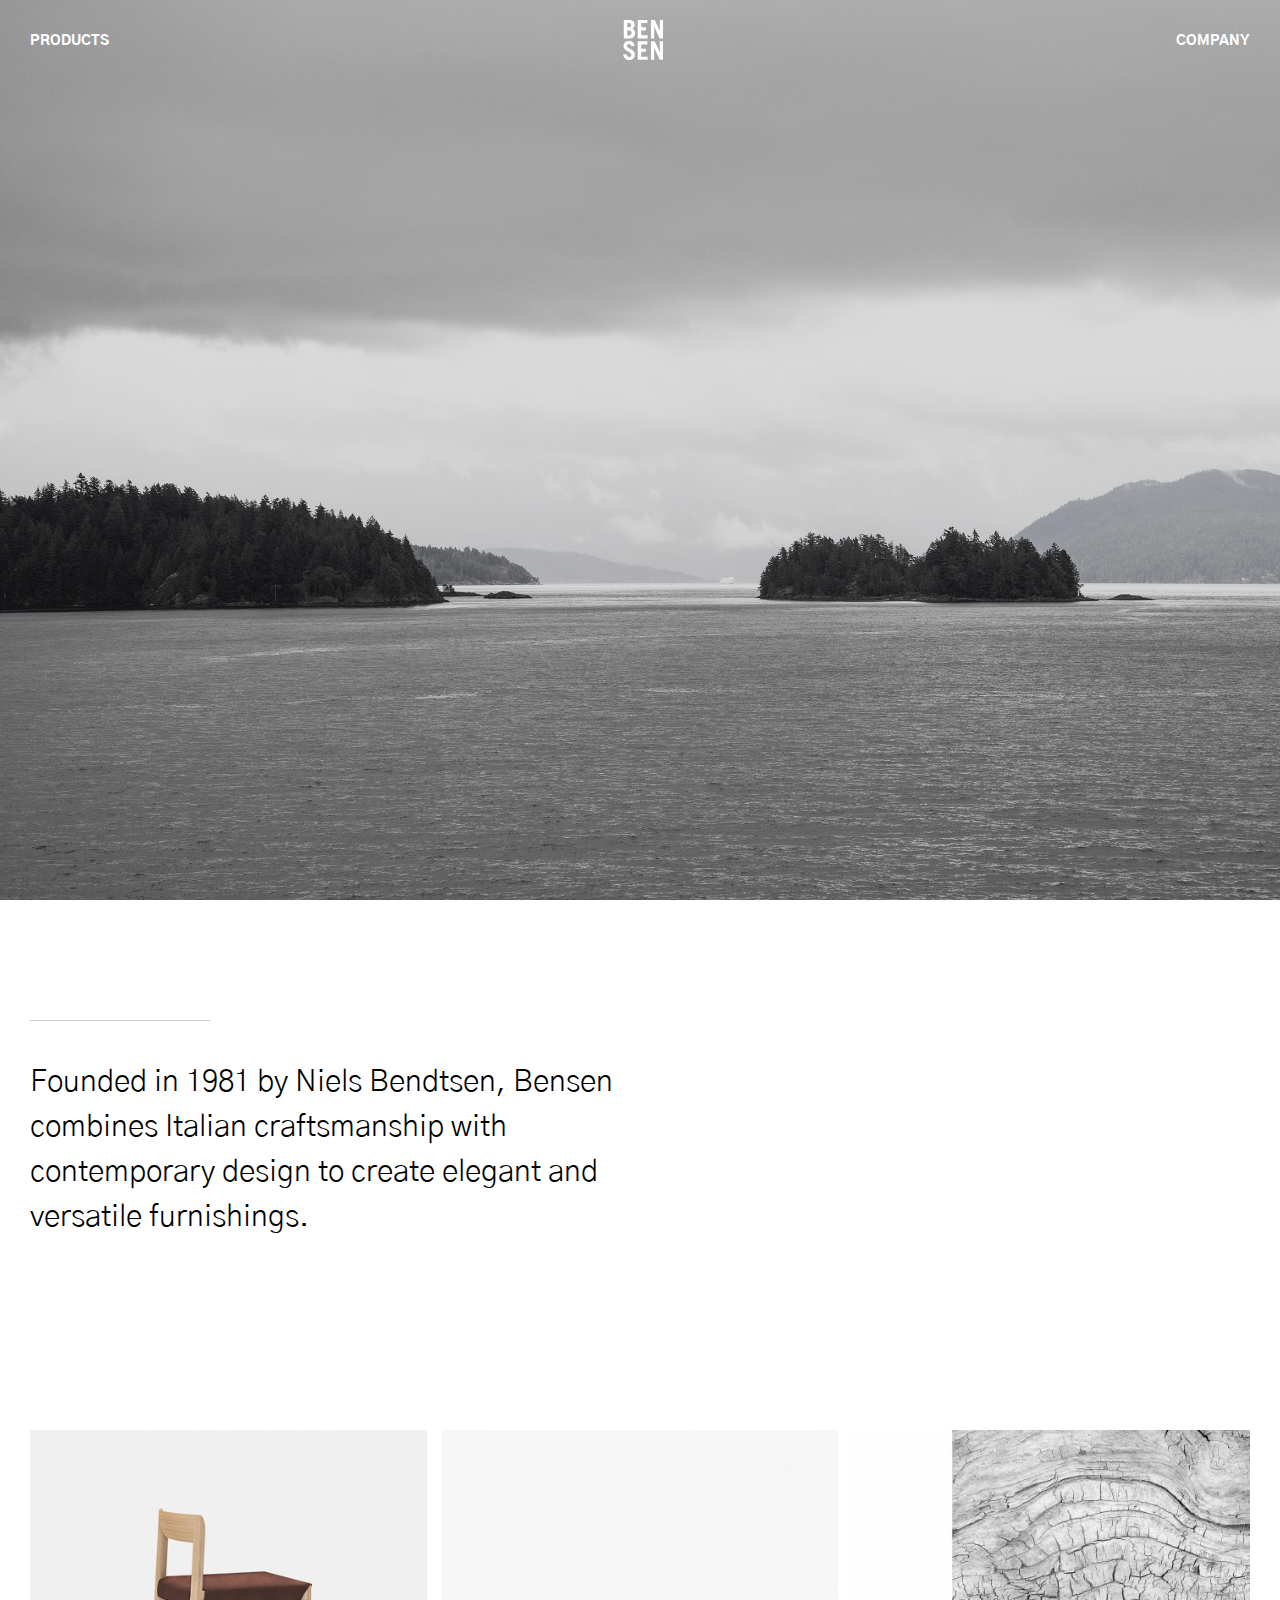
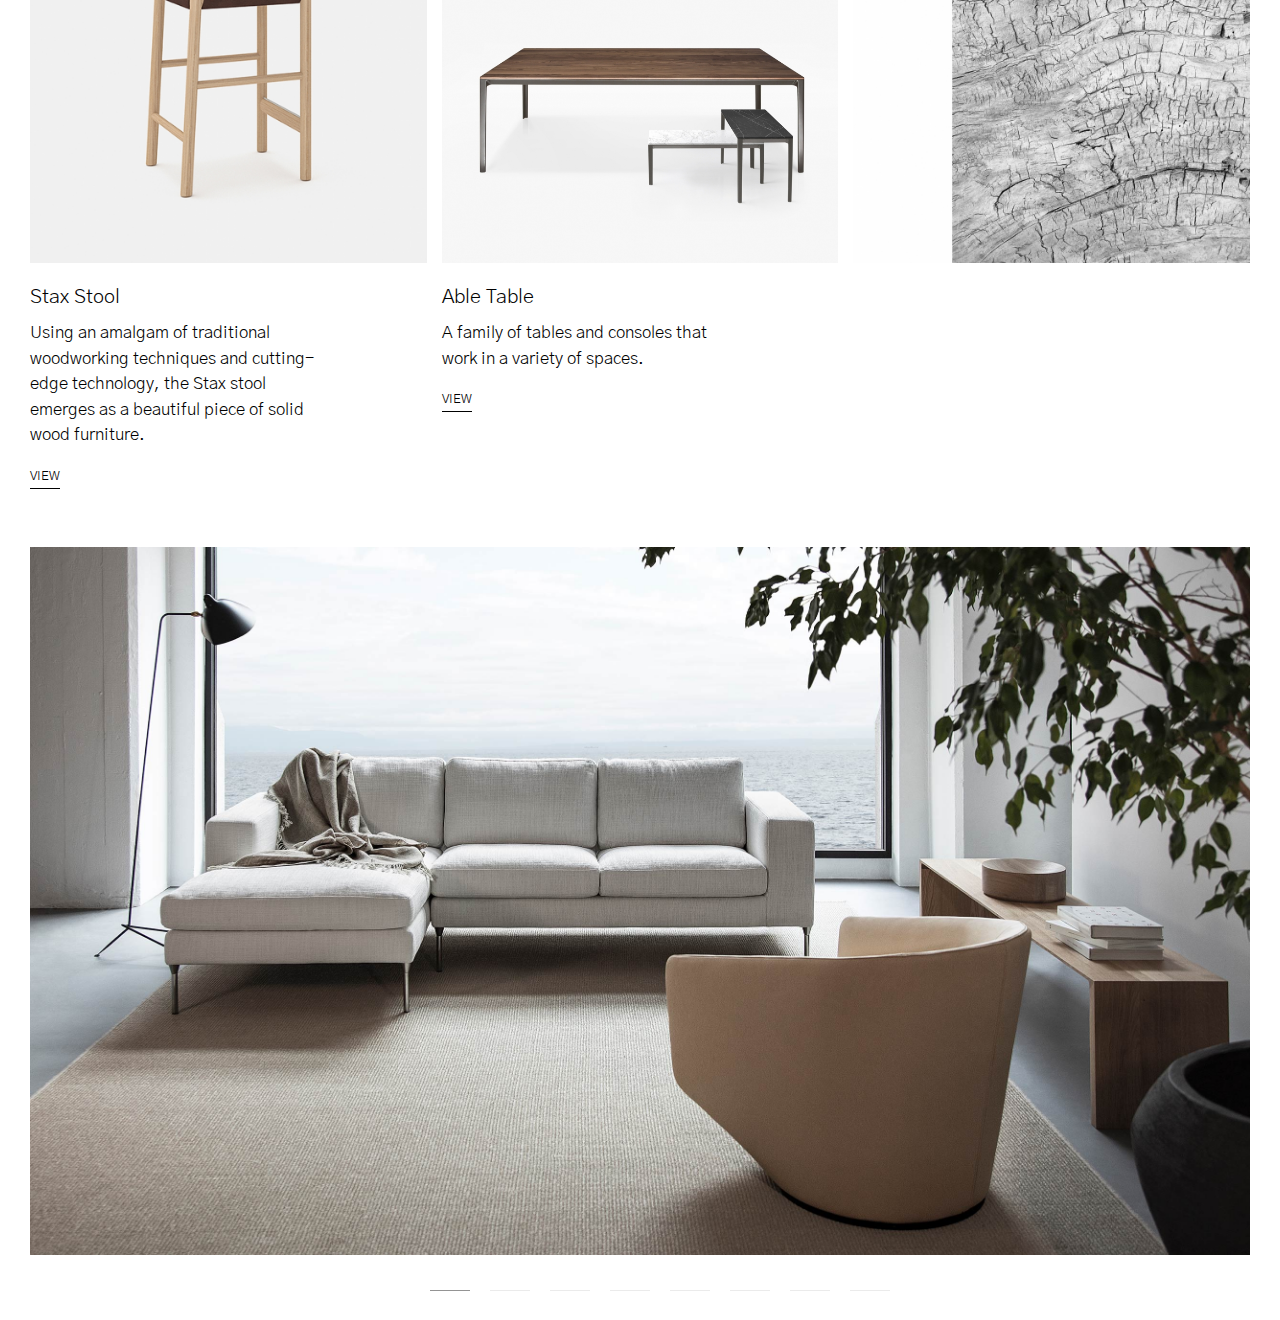
==== bensen/index.html @ 3e98a84f "add section gallery html + css" ====
<!DOCTYPE html>
<html lang="en">
<head>
    <meta charset="UTF-8">
    <meta http-equiv="X-UA-Compatible" content="IE=edge">
    <meta name="viewport" content="width=device-width, initial-scale=1.0">
    <link rel="apple-touch-icon" sizes="180x180" href="public/img/apple-touch-icon.png">
    <link rel="icon" type="image/png" sizes="32x32" href="public/img/favicon-32x32.png">
    <link rel="icon" type="image/png" sizes="16x16" href="public/img/favicon-16x16.png">
    <title>Homepage - Bensen</title>
    <link rel="preconnect" href="https://fonts.gstatic.com">
    <link href="https://fonts.googleapis.com/css2?family=Gothic+A1:wght@300;400;800&display=swap" rel="stylesheet">
    <link rel="stylesheet" href="style.css">
    <script src="index.js" defer></script>
</head>
<body>
    <header class="hero">
        <nav class="nav">
            <div class="nav-left">
                <a href="#" class="nav__link nav-left__link">PRODUCTS</a>
            </div>
            <svg class="logo logo--white" xmlns="http://www.w3.org/2000/svg" viewBox="0 0 573.7 573.9"><title>Asset 1</title><g id="Layer_2" data-name="Layer 2"><g id="Layer_1-2" data-name="Layer 1"><path d="M61.6,146.7H79.2c26.4,0,44,12.4,44,37.7,0,23.1-13.9,38.5-40.3,38.5H61.6V146.7M11,264.8H85c53.5,0,88.7-23.8,88.7-76.3,0-33-11-47.6-38.9-65.3,21.3-12.8,32.6-31.9,32.6-55C167.4,22.8,136.2,0,82,0H11V264.8M61.6,41.9H81.8c23.8,0,35.2,12.4,35.2,31.9,0,18-15,31.2-37.8,31.2H61.6V41.9Z"></path><polygon points="211.1 264.8 353.3 264.8 353.3 220.1 261.7 220.1 261.7 150.4 328.8 150.4 328.8 105.7 261.7 105.7 261.7 44.8 349.7 44.8 349.7 0.1 211.1 0.1 211.1 264.8"></polygon><polygon points="401 264.8 447.2 264.8 447.2 94 447.9 94 525.3 264.8 573.7 264.8 573.7 0.1 527.5 0.1 527.5 157 526.7 157 456.3 0.1 401 0.1 401 264.8"></polygon><path d="M122.8,379.3l45.5-13.2c-8.8-37.4-36.3-64.2-81.4-64.2-52.4,0-79.6,28.6-79.6,74,0,74,112.9,74.8,112.9,124.6,0,19.8-13.6,31.5-31.1,31.5-15,0-33.4-11.4-39.2-43.3L0,499.5c13.5,52,45.4,74.4,86.5,74.4,53.1,0,84.3-30,84.3-75.5,0-82.8-112.9-85.8-112.9-125.7,0-17.9,9.9-29,27.8-29,17.6,0,28.6,10.6,37.1,35.6Z"></path><polygon points="211.1 570.2 353.3 570.2 353.3 525.5 261.7 525.5 261.7 455.9 328.8 455.9 328.8 411.1 261.7 411.1 261.7 350.3 349.7 350.3 349.7 305.6 211.1 305.6 211.1 570.2"></polygon><polygon points="401 570.2 447.2 570.2 447.2 399.4 447.9 399.4 525.3 570.2 573.7 570.2 573.7 305.6 527.5 305.6 527.5 462.5 526.7 462.5 456.3 305.6 401 305.6 401 570.2"></polygon></g></g></svg>
            <div class="nav-right">
                <a href="#" class="nav__link nav-right__link">COMPANY</a>
            </div>
        </nav>
    </header>
    <section class="founded">
        <h1 class="heading--primary">Founded in 1981 by Niels Bendtsen, Bensen combines Italian craftsmanship with contemporary design to create elegant and versatile furnishings.</h1>
    </section>
    <section class="products">
        <article class="products__item products__item--1">
            <img src="public/img/bensen-size-2-1660x1813px-staxstool-1-1-938x1024.jpg" alt="image chair" class="products__item__img">
            <h2 class="heading--secondary">Stax Stool</h2>
            <p class="description">Using an amalgam of traditional woodworking techniques and cutting-edge technology, the Stax stool emerges as a beautiful piece of solid wood furniture.</p>
            <a href="#" class="link">VIEW</a>
        </article>
        <article class="products__item products__item--1">
            <img src="public/img/bensen-size-2-1660x1813px-able-table-3-768x839.jpg" alt="image tableset" class="products__item__img">
            <h2 class="heading--secondary">Able Table</h2>
            <p class="description">A family of tables and consoles that work in a variety of spaces.</p>
            <a href="#" class="link">VIEW</a>
        </article>
        <article class="products__item products__item--1">
            <img src="public/img/bensen-size-3-1660x1813px-415px-white-938x1024.jpg" alt="image wood texture" class="products__item__img">
        </article>
    </section>
    <section class="gallery">
        <div class="gallery__slider">
            <img src="public/img/BN-NEO-INFORM-LR-2019-02.jpg" alt="" class="gallery__slider__img">
        </div>
        <div class="gallery__slider__controls">
            <span class="slider-line line-selected"></span>
            <span class="slider-line"></span>
            <span class="slider-line"></span>
            <span class="slider-line"></span>
            <span class="slider-line"></span>
            <span class="slider-line"></span>
            <span class="slider-line"></span>
            <span class="slider-line"></span>
        </div>
    </section>
</body>
</html>
---- bensen/style.css ----
:root {
    --color-blue: #C0E5FE;
    --color-font-gray: #949494;
    --font-thin: 300;
    --font-regular: 400;
    --font-bold: 800;
}

*,
*::after,
*::before,
*:focus,
*:link,
*:active {
    padding: 0;
    margin: 0;
    box-sizing: border-box;
    text-decoration: none;
    list-style: none;
}

html {
    font-size: 62.5%; /* 1rem = 10px */
}

body {
    font-family: 'Gothic A1', sans-serif;
    font-size: 1.6rem;
    line-height: 1.5;
    font-weight: 300;
    color: black;
}

a {
    color: black;
}

.heading--primary {
    font-size: 3rem;
    font-weight: 300;
    line-height: 1.5;
    max-width: 60rem;
    position: relative;
}

.heading--primary::before {
    content: '';
    width: 18rem;
    height: 1px;
    background-color: var(--color-font-gray);
    position: absolute;
    top: -4rem;
    opacity: 0.5;
    left: 0;
}

.heading--secondary {
    font-size: 2rem;
    font-weight: 300;
    line-height: 1.25;
    margin-bottom: 1rem;
    cursor: pointer;
    transition: all 0.5s;
}

.heading--secondary:hover {
    opacity: 0.5;
}

.description {
    font-size: 1.7rem;
    font-weight: 300;
    line-height: 1.5;
    margin-bottom: 1.5rem;
}

.link {
    font-size: 1.25rem;
    font-weight: 300;
    transition: all 0.5s;
    padding: 0.5rem 0;
    border-bottom: 1px solid black;
}

.link:hover {
    color: rgba(0, 0, 0, .35);
    border-bottom: 0px solid transparent;
}

/**********************************/

/* HEADER */

.hero {
    height: 100vh;
    background-image: linear-gradient(to right, #00000025, #00000025), url('public/img/bensen-home-2545x1590px-4-4.jpg');
    background-size: cover;
    background-position: 50% 50%;
}

.nav {
    padding: 2rem 3rem;
    display: flex;
    justify-content: space-between;
    align-items: center;
}

.nav a {
    color: white;
    font-size: 1.4rem;
    font-weight: var(--font-bold);
}

.logo {
    width: 4rem;
}

.logo--black {
    fill: black;
}

.logo--white {
    fill: white;
}

/* FOUNDED */

.founded {
    padding: 3rem;
    height: 50rem;
    display: flex;
    align-items: center;
    justify-content: flex-start;
}

/* PRODUCTS */

.products {
    display: grid;
    padding: 3rem;
    width: 100%;
    grid-template-columns: repeat(3, calc((100% - 3rem) / 3));
    gap: 1.5rem;
}

.products__item__img {
    width: 100%;
    margin-bottom: 1.5rem;
    cursor: pointer;
}

.products__item p {
    max-width: 30rem;
}

/* GALLERY */

.gallery {
    padding: 3rem;
    width: 100%;
}

.gallery__slider {
    display: flex;
    flex-direction: column;
    justify-content: center;
    align-items: center;
    margin-bottom: 3.5rem;
}

.gallery__slider__img {
    width: 100%;
    cursor: crosshair;
}

.gallery__slider__controls {
    width: 100%;
    display: flex;
    justify-content: center;
}

.slider-line {
    position: relative;
}

.slider-line:not(:last-child) {
    margin-right: 6rem;
}

.slider-line::before {
    content: '';
    width: 4rem;
    height: 1.2px;
    background-color: rgb(235, 235, 235);
    position: absolute;
    cursor: pointer;
}


.line-selected::before {
    background-color: var(--color-font-gray);
}
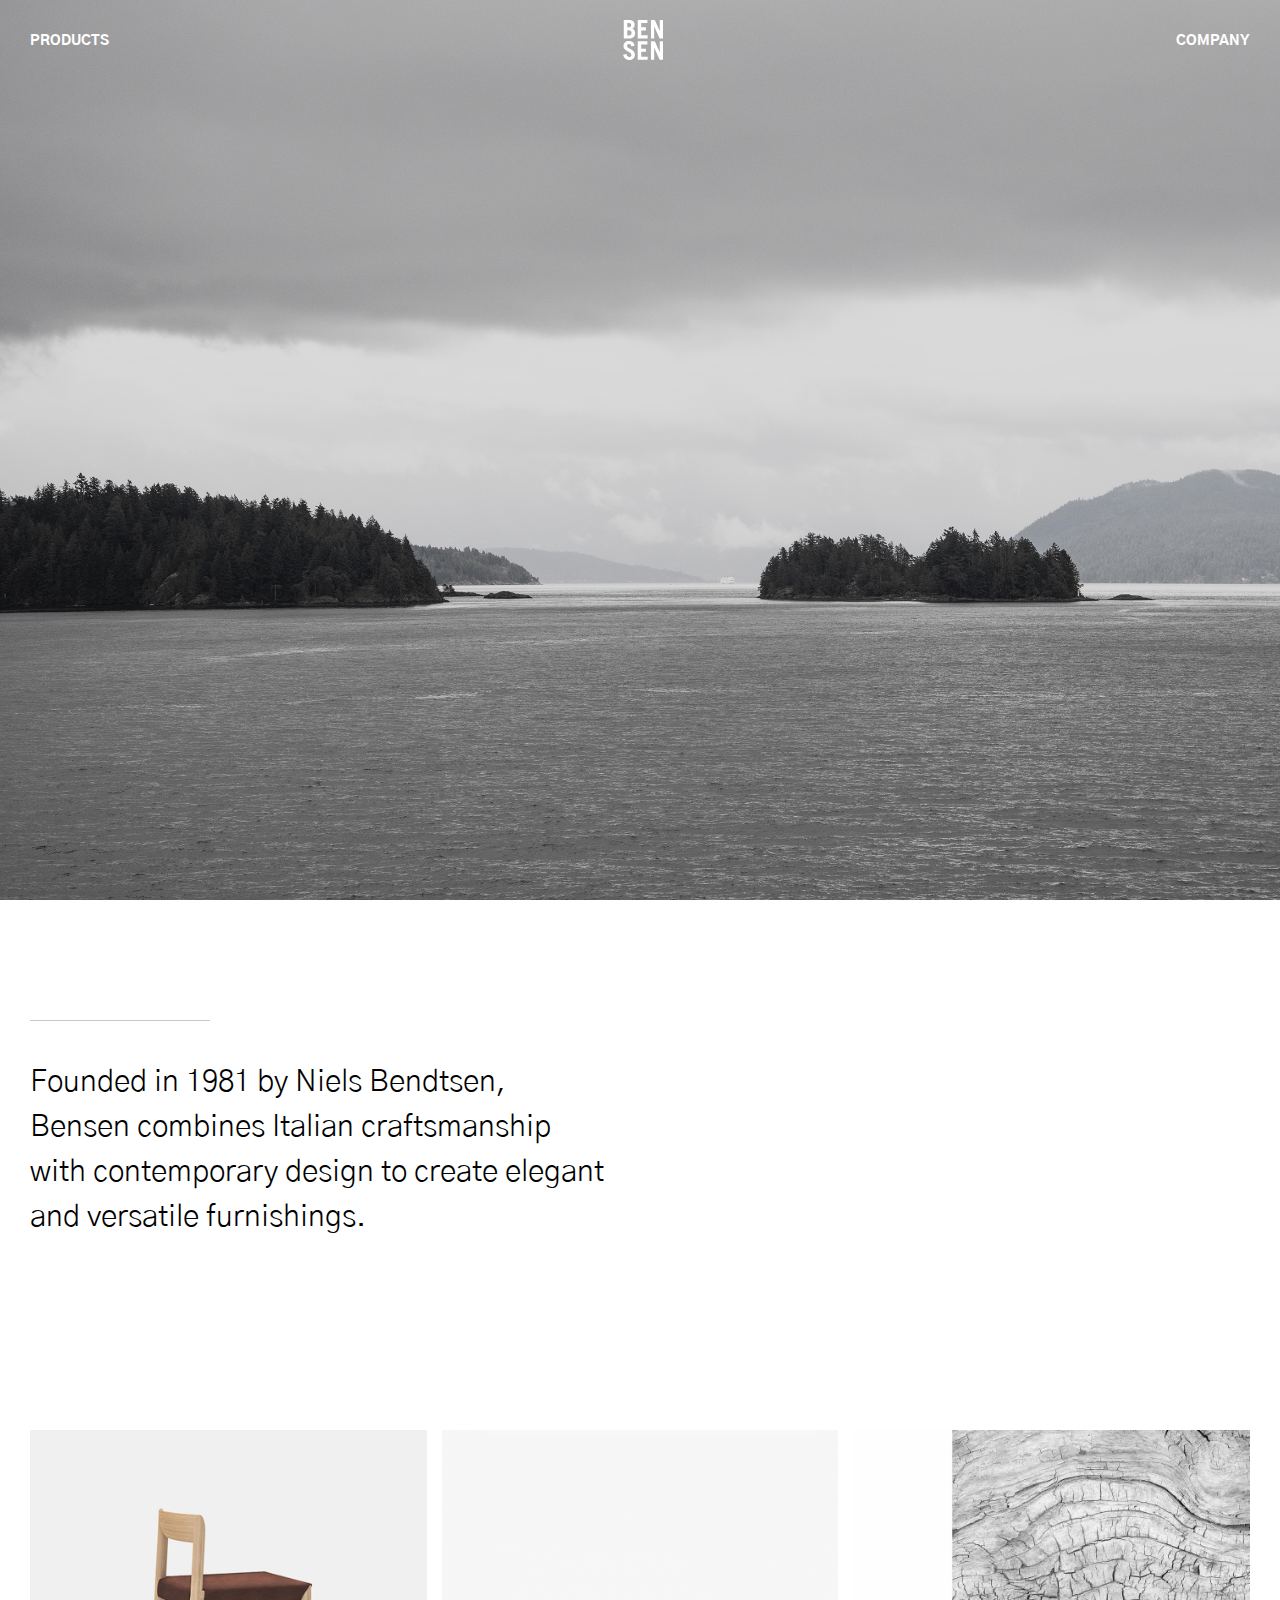
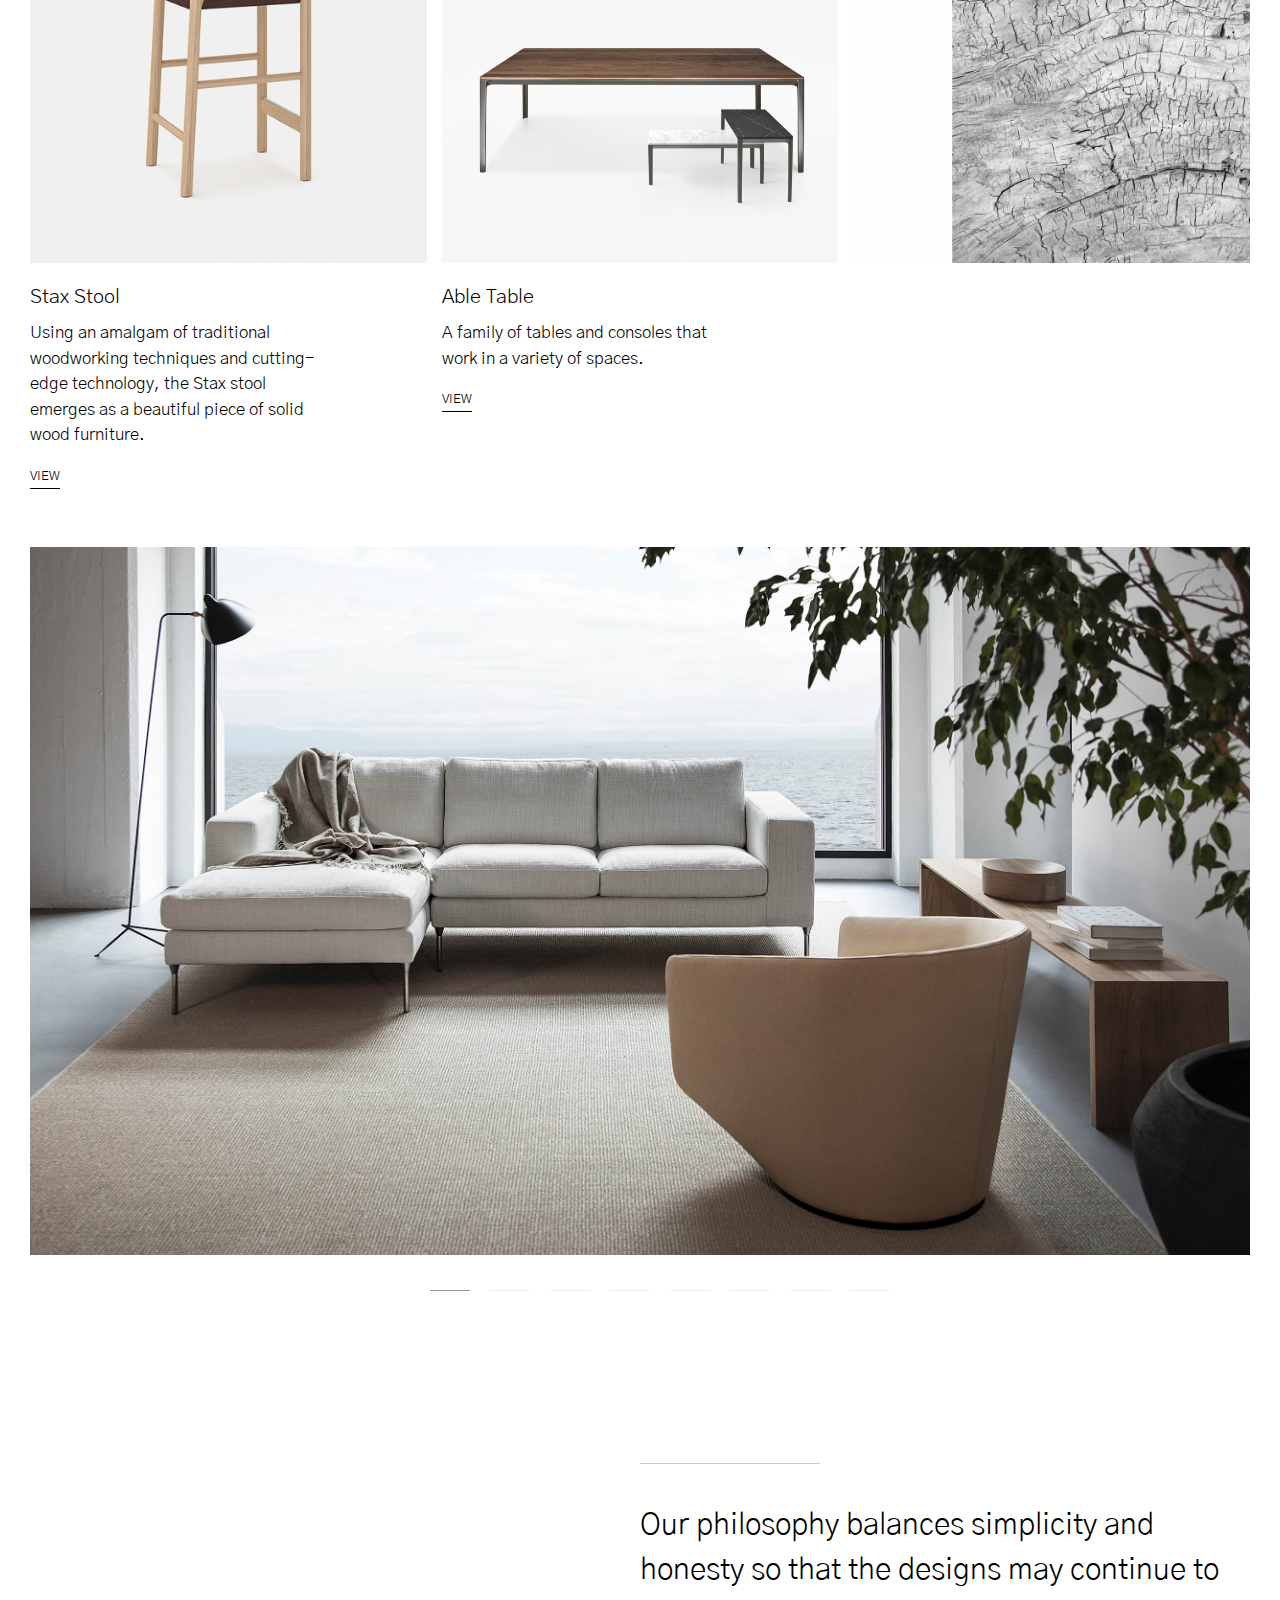
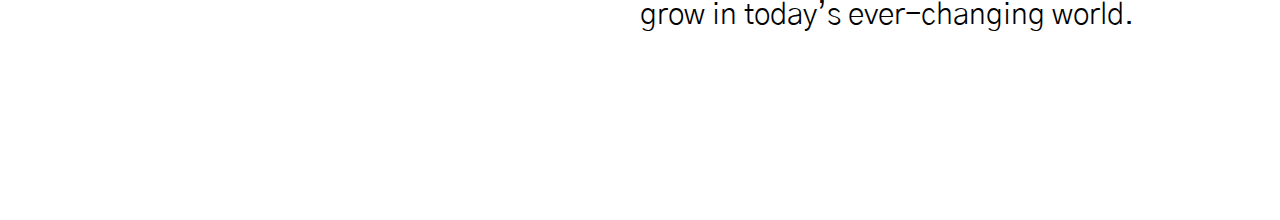
==== commit 95585619: "add section philosophy html+css" ====
--- a/bensen/index.html
+++ b/bensen/index.html
@@ -60,5 +60,8 @@
             <span class="slider-line"></span>
         </div>
     </section>
+    <section class="philosophy">
+        <h1 class="heading--primary">Our philosophy balances simplicity and honesty so that the designs may continue to grow in today’s ever-changing world.</h1>
+    </section>
 </body>
 </html>--- a/bensen/style.css
+++ b/bensen/style.css
@@ -39,7 +39,7 @@
     font-size: 3rem;
     font-weight: 300;
     line-height: 1.5;
-    max-width: 60rem;
+    max-width: 58rem;
     position: relative;
 }
 
@@ -128,9 +128,13 @@
 .founded {
     padding: 3rem;
     height: 50rem;
-    display: flex;
-    align-items: center;
-    justify-content: flex-start;
+    display: grid;
+    grid-template-columns: 50% 50%;
+    align-items: center;
+}
+
+.founded h1 {
+    grid-column: 1 / 2;
 }
 
 /* PRODUCTS */
@@ -199,4 +203,18 @@
 
 .line-selected::before {
     background-color: var(--color-font-gray);
+}
+
+/* PHILOSOPHY */
+
+.philosophy {
+    padding: 3rem;
+    height: 50rem;
+    display: grid;
+    grid-template-columns: 50% 50%;
+    align-items: center;
+}
+
+.philosophy h1 {
+    grid-column: 2 / 3;
 }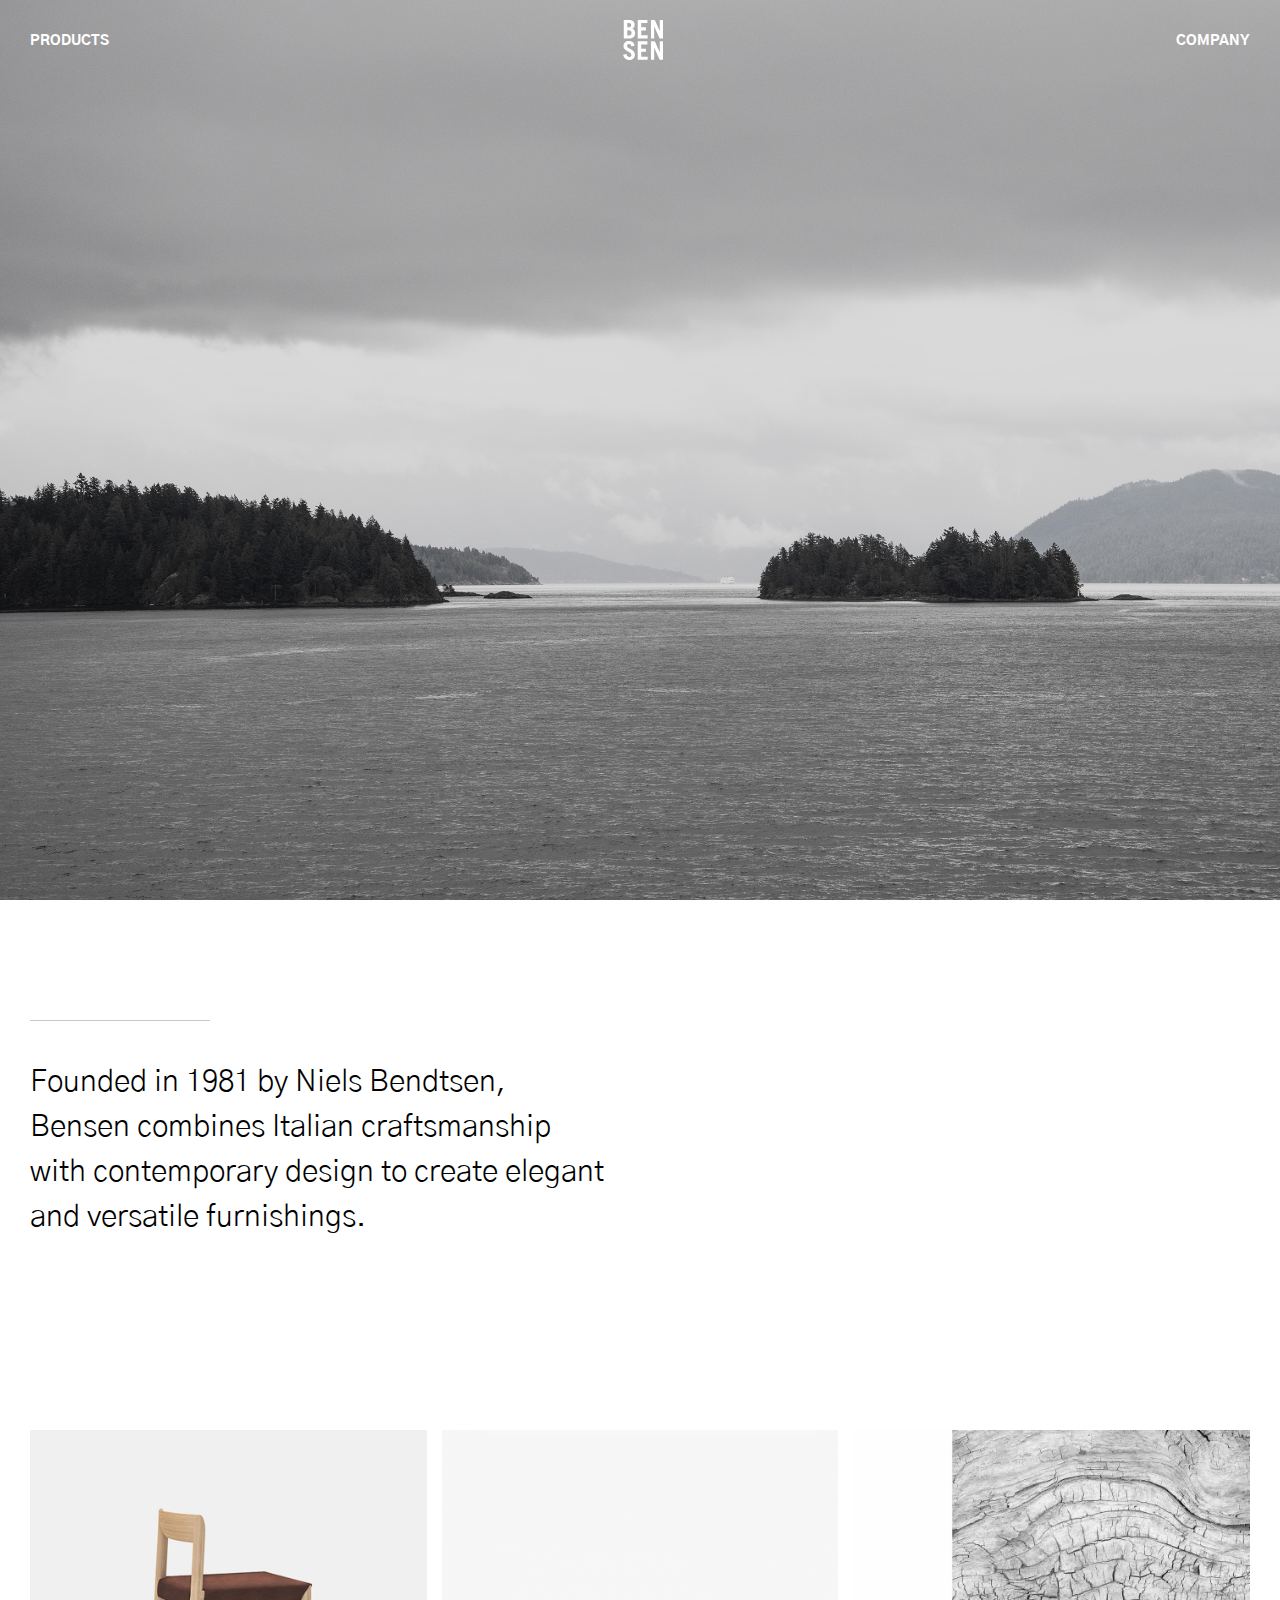
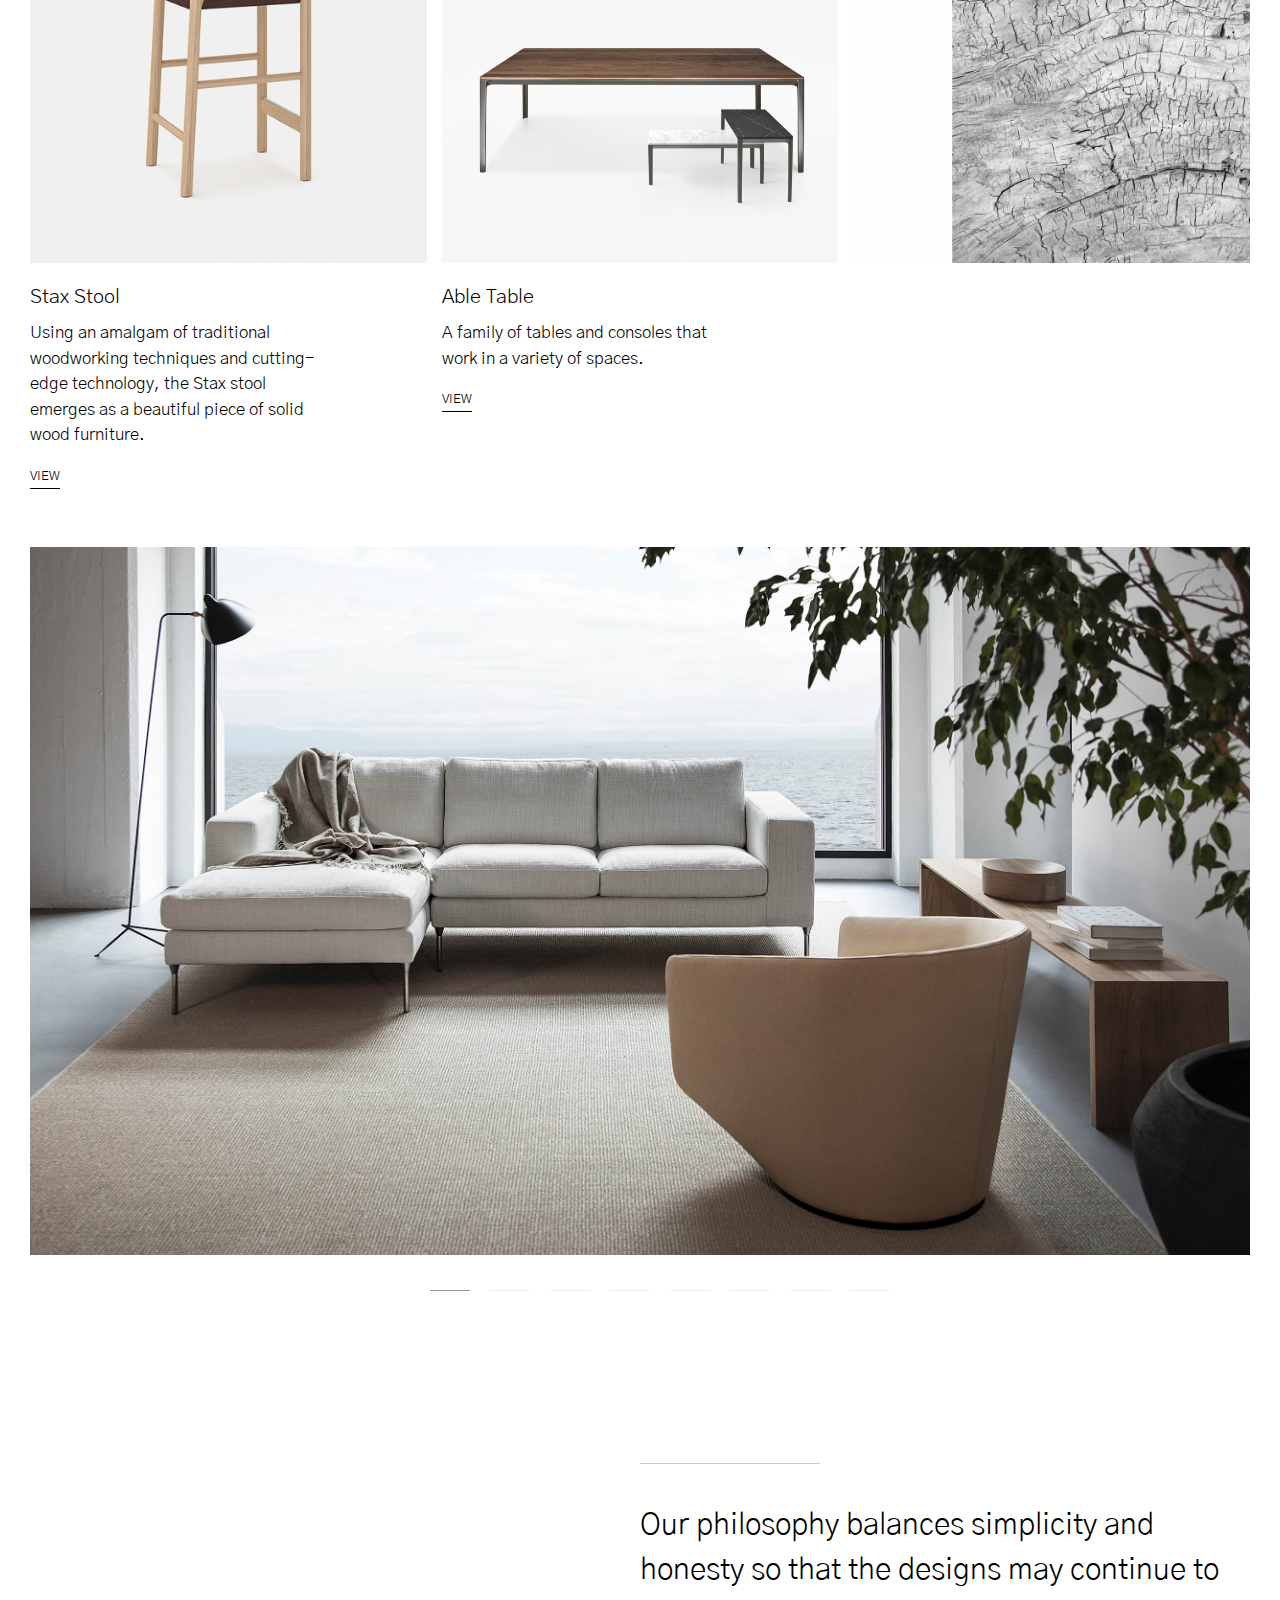
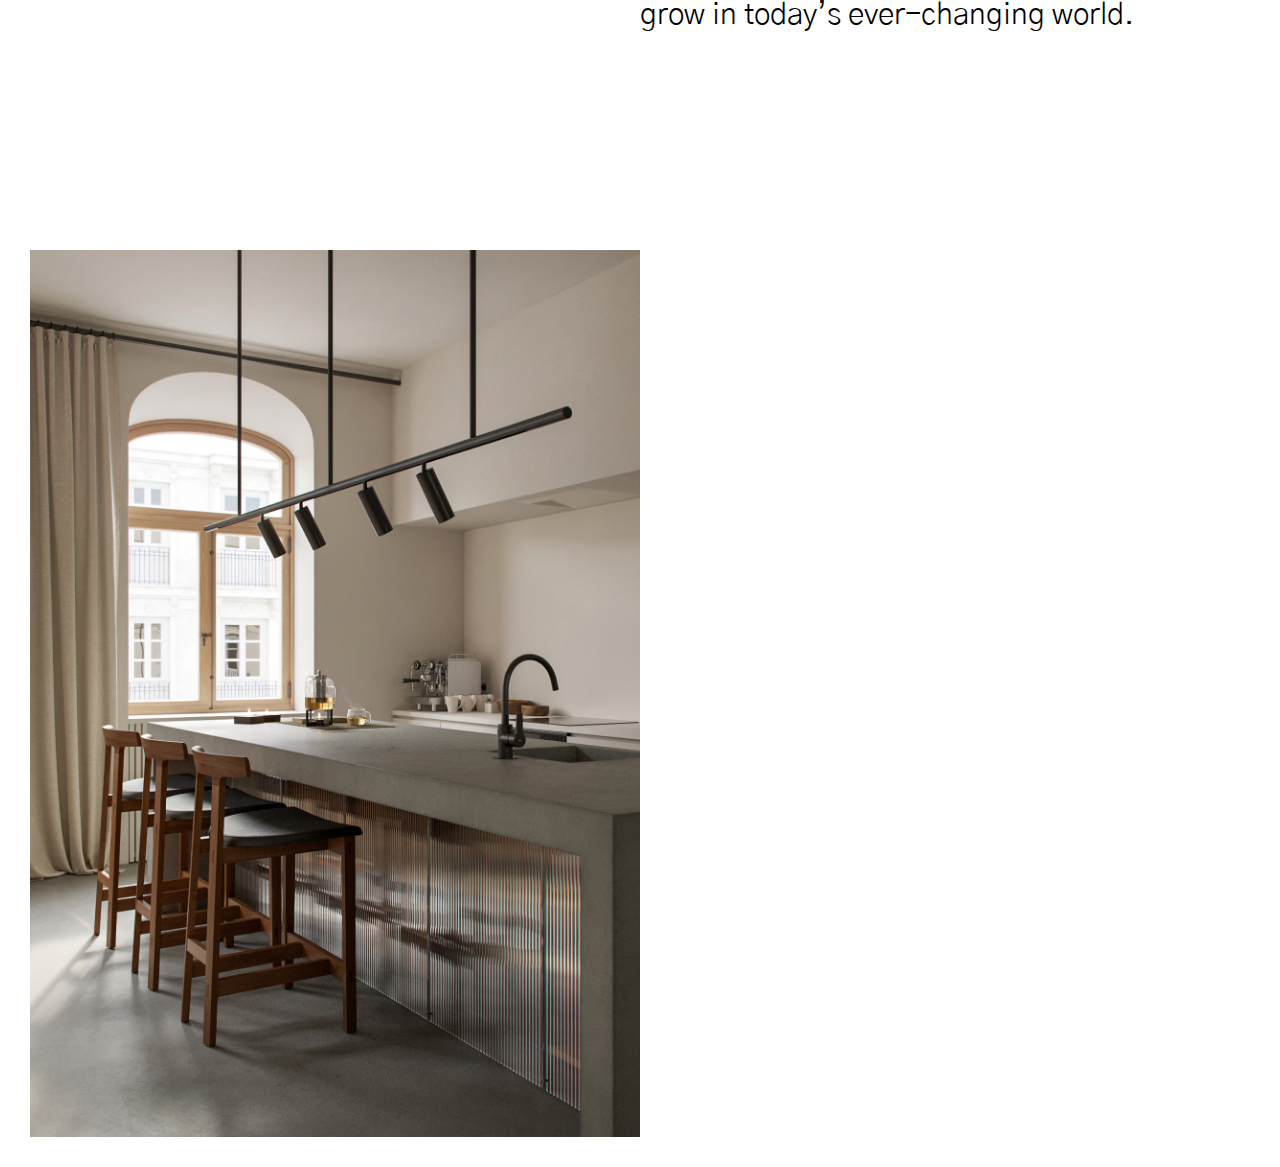
==== commit 3bbb9c2c: "add section preview html+css" ====
--- a/bensen/index.html
+++ b/bensen/index.html
@@ -63,5 +63,8 @@
     <section class="philosophy">
         <h1 class="heading--primary">Our philosophy balances simplicity and honesty so that the designs may continue to grow in today’s ever-changing world.</h1>
     </section>
+    <section class="preview">
+        <img src="public/img/bensen-size-5-1273x1850-Torii-Stool.jpg" alt="" class="preview__img">
+    </section>
 </body>
 </html>--- a/bensen/style.css
+++ b/bensen/style.css
@@ -217,4 +217,17 @@
 
 .philosophy h1 {
     grid-column: 2 / 3;
+}
+
+/* PREVIEW */
+
+.preview {
+    padding: 3rem;
+    display: grid;
+    grid-template-columns: 50% 50%;
+}
+
+.preview__img {
+    grid-column: 1 / 2;
+    width: 100%;
 }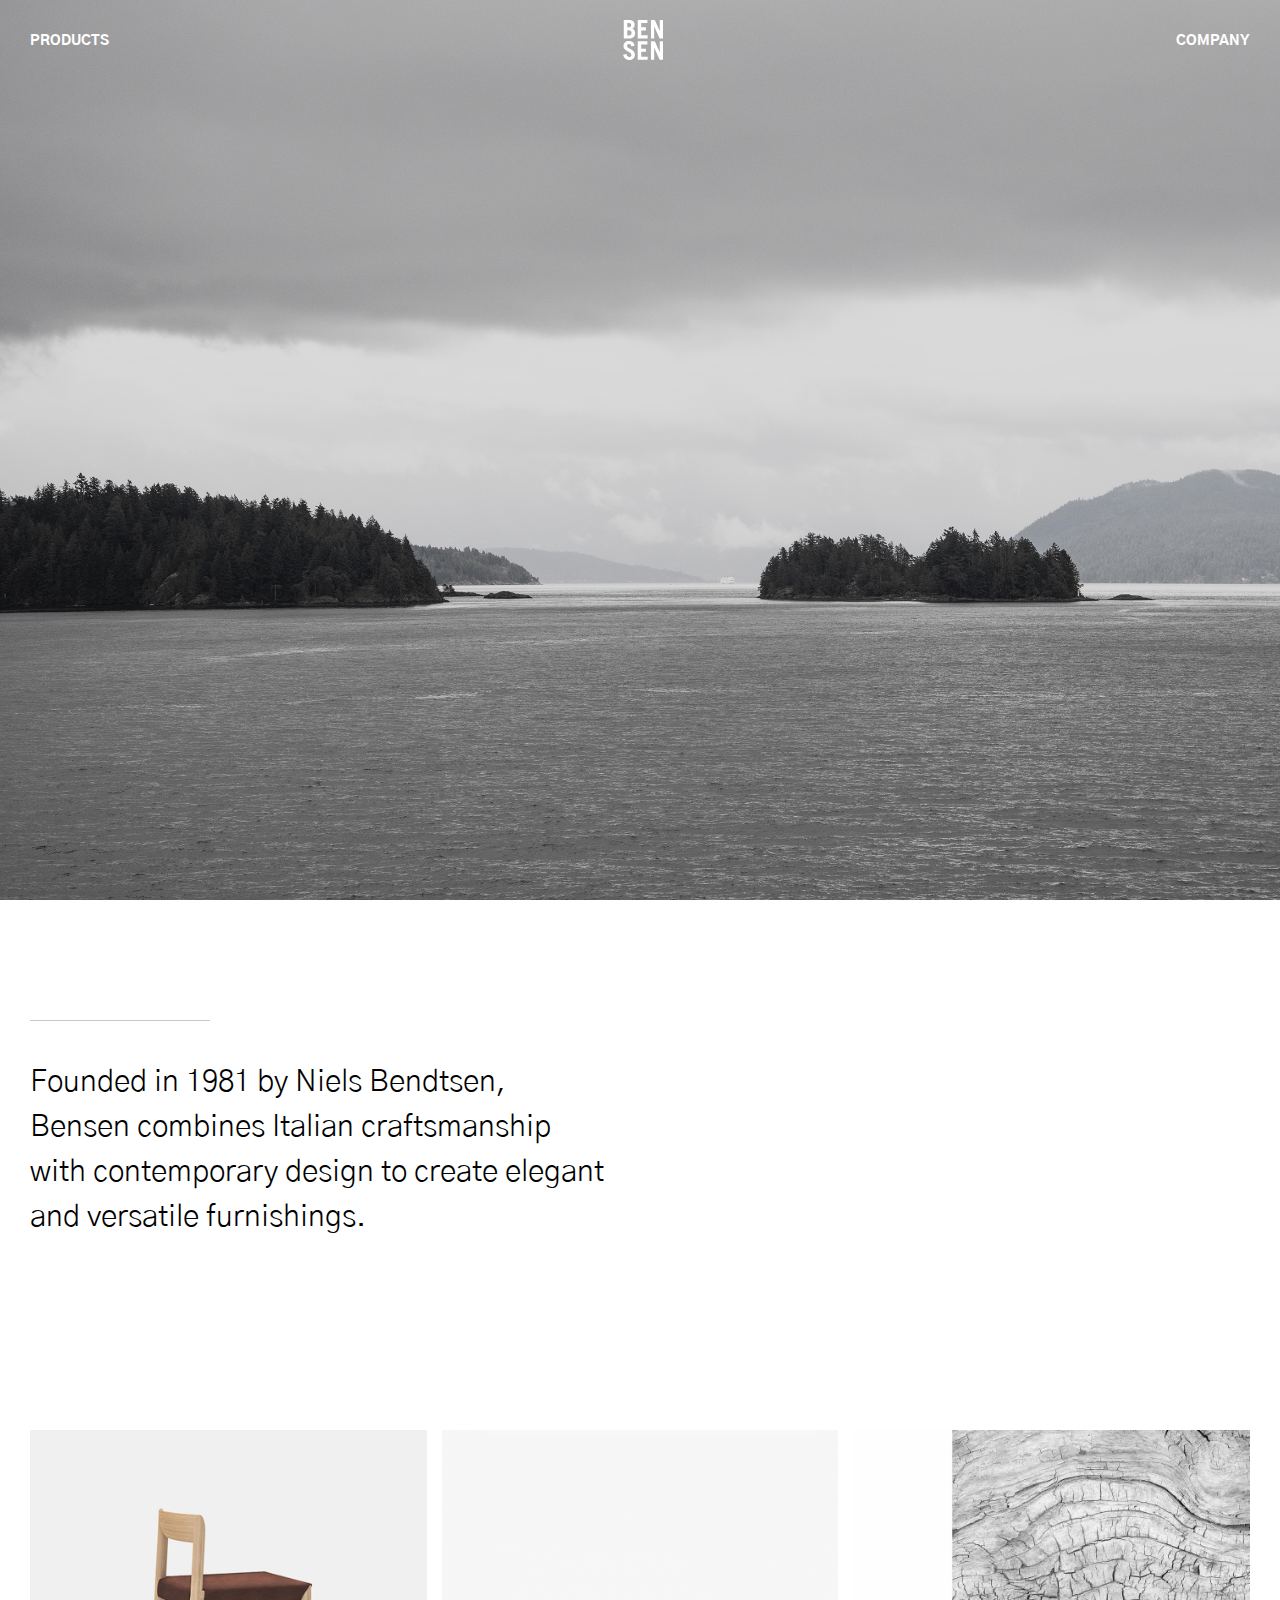
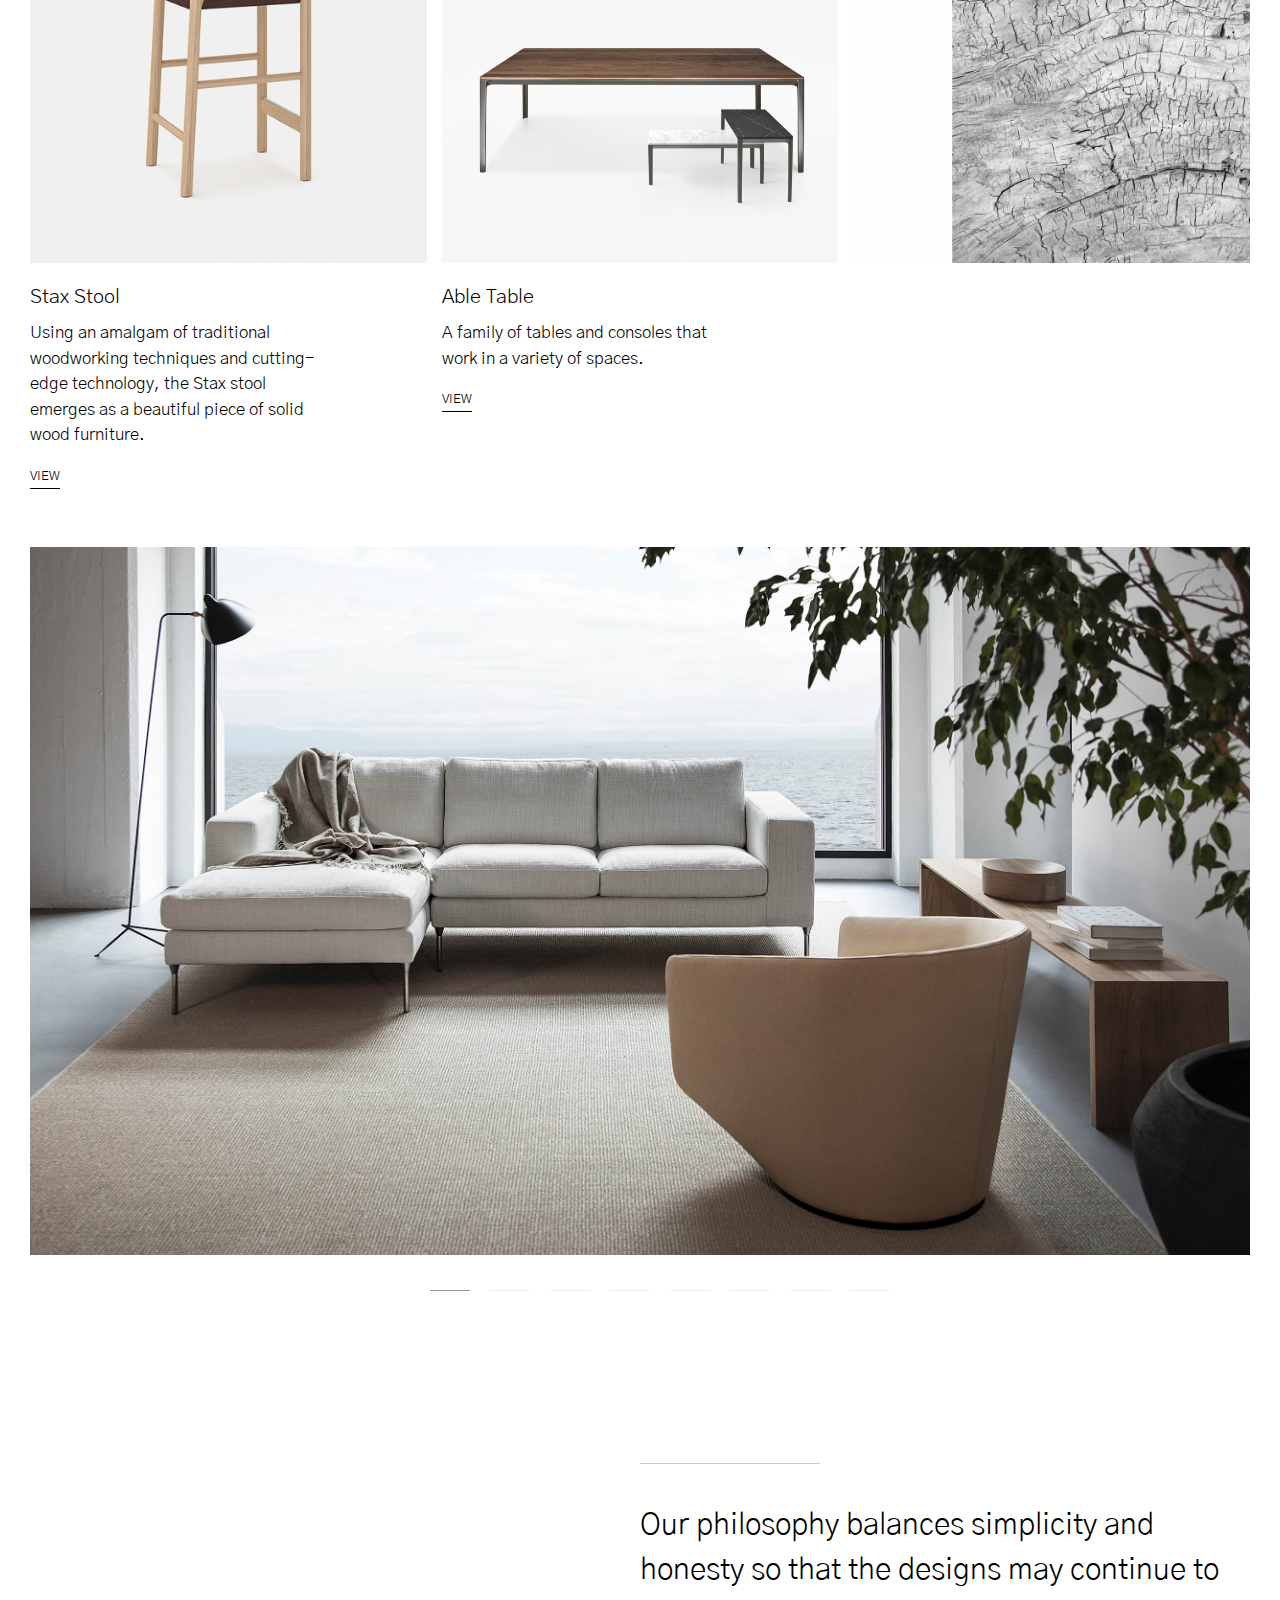
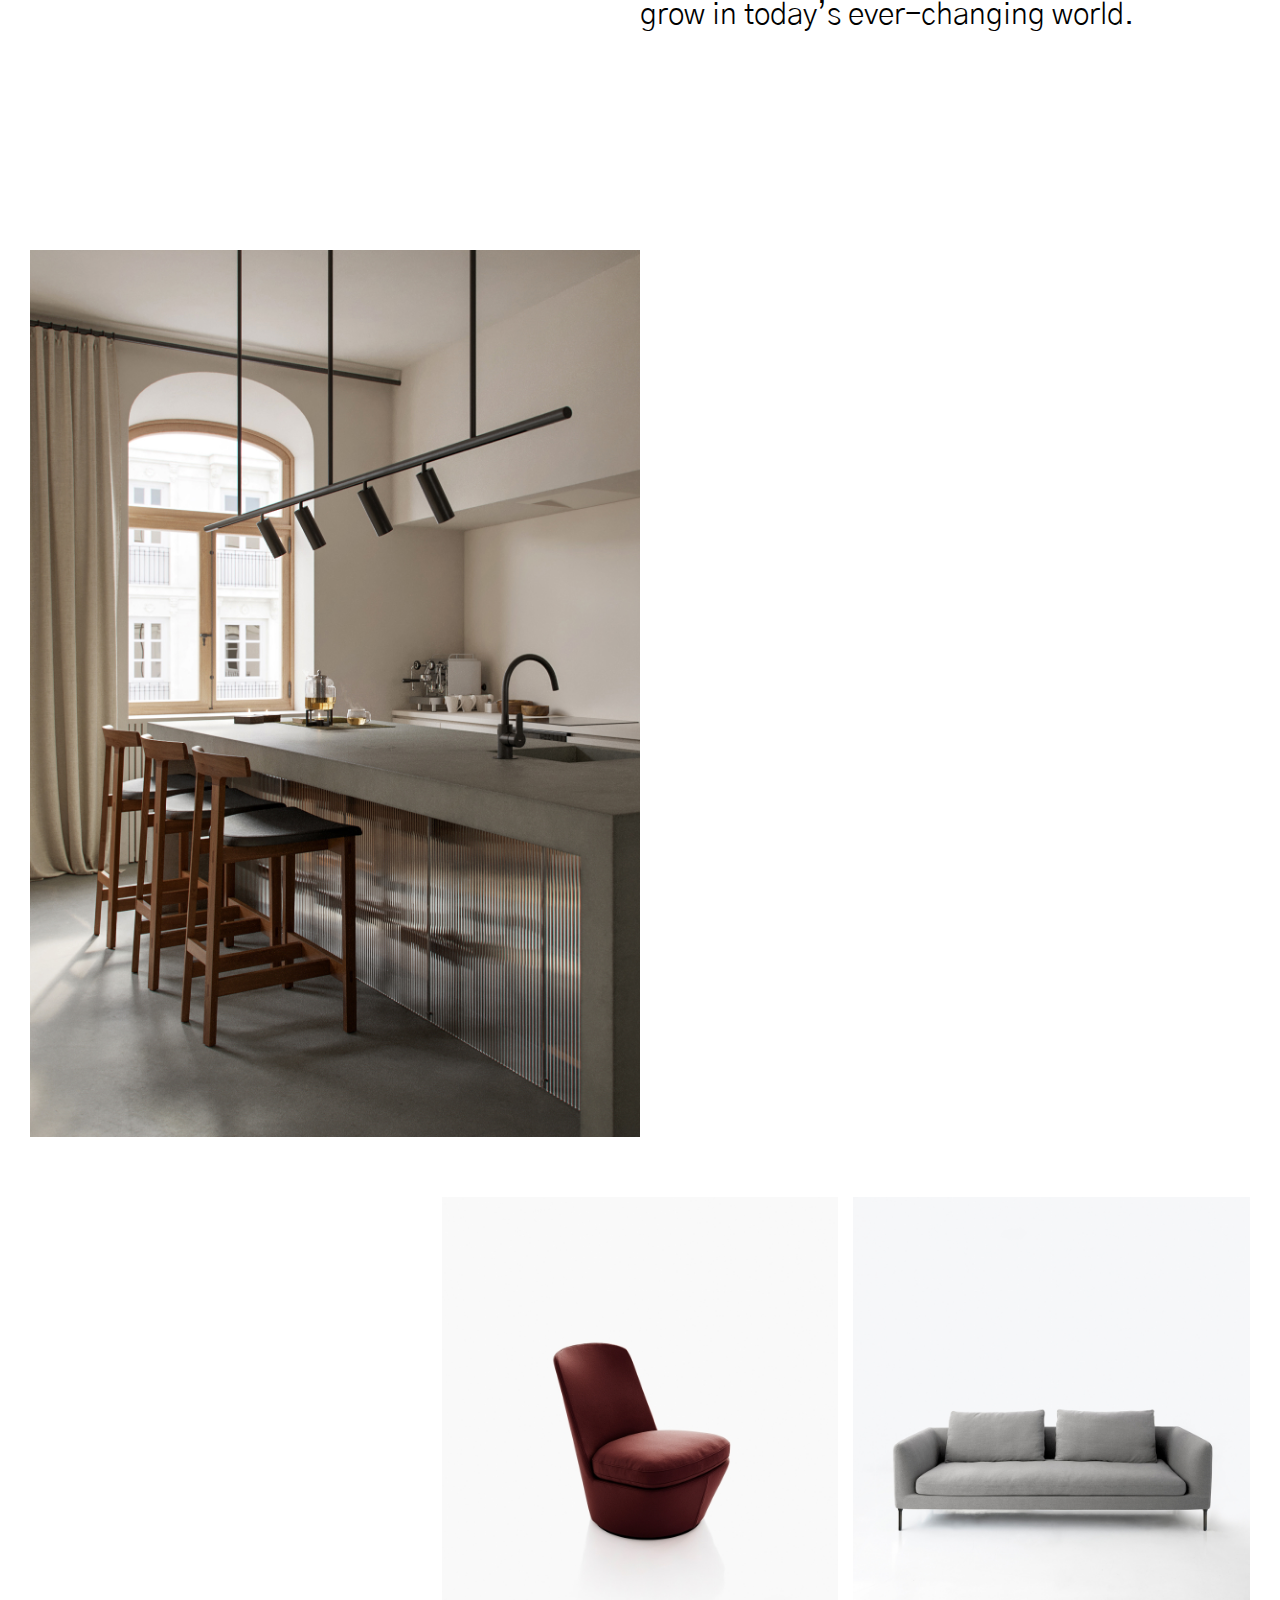
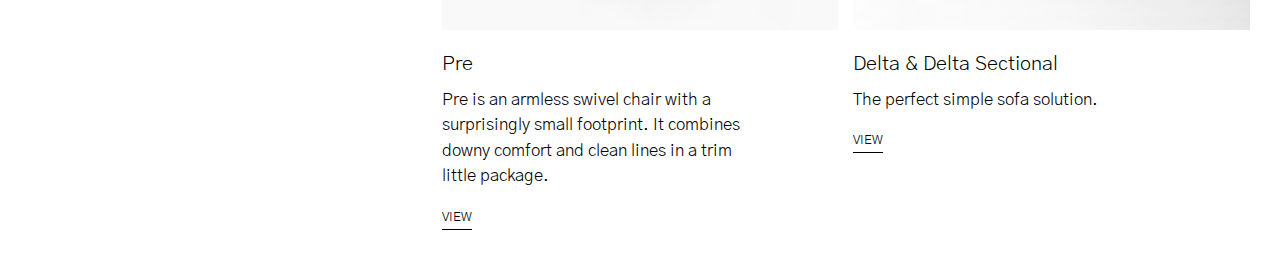
==== commit 942a35d6: "add section products-2 html+css" ====
--- a/bensen/index.html
+++ b/bensen/index.html
@@ -35,19 +35,19 @@
             <p class="description">Using an amalgam of traditional woodworking techniques and cutting-edge technology, the Stax stool emerges as a beautiful piece of solid wood furniture.</p>
             <a href="#" class="link">VIEW</a>
         </article>
-        <article class="products__item products__item--1">
+        <article class="products__item products__item--2">
             <img src="public/img/bensen-size-2-1660x1813px-able-table-3-768x839.jpg" alt="image tableset" class="products__item__img">
             <h2 class="heading--secondary">Able Table</h2>
             <p class="description">A family of tables and consoles that work in a variety of spaces.</p>
             <a href="#" class="link">VIEW</a>
         </article>
-        <article class="products__item products__item--1">
+        <article class="products__item products__item--3">
             <img src="public/img/bensen-size-3-1660x1813px-415px-white-938x1024.jpg" alt="image wood texture" class="products__item__img">
         </article>
     </section>
     <section class="gallery">
         <div class="gallery__slider">
-            <img src="public/img/BN-NEO-INFORM-LR-2019-02.jpg" alt="" class="gallery__slider__img">
+            <img src="public/img/BN-NEO-INFORM-LR-2019-02.jpg" alt="image slider living room" class="gallery__slider__img">
         </div>
         <div class="gallery__slider__controls">
             <span class="slider-line line-selected"></span>
@@ -64,7 +64,21 @@
         <h1 class="heading--primary">Our philosophy balances simplicity and honesty so that the designs may continue to grow in today’s ever-changing world.</h1>
     </section>
     <section class="preview">
-        <img src="public/img/bensen-size-5-1273x1850-Torii-Stool.jpg" alt="" class="preview__img">
+        <img src="public/img/bensen-size-5-1273x1850-Torii-Stool.jpg" alt="image kitchen table" class="preview__img">
+    </section>
+    <section class="products">
+        <article class="products__item products__item--4">
+            <img src="public/img/bensen-size-2-1660x1813px-pre-3-e1554092273252-938x1024.jpg" alt="image chair" class="products__item__img">
+            <h2 class="heading--secondary">Pre</h2>
+            <p class="description">Pre is an armless swivel chair with a surprisingly small footprint. It combines downy comfort and clean lines in a trim little package.</p>
+            <a href="#" class="link">VIEW</a>
+        </article>
+        <article class="products__item products__item--5">
+            <img src="public/img/bensen-size-2-1660x1813px-delta-sectional-3-938x1024.jpg" alt="image sofa" class="products__item__img">
+            <h2 class="heading--secondary">Delta & Delta Sectional</h2>
+            <p class="description">The perfect simple sofa solution.</p>
+            <a href="#" class="link">VIEW</a>
+        </article>
     </section>
 </body>
 </html>--- a/bensen/style.css
+++ b/bensen/style.css
@@ -230,4 +230,14 @@
 .preview__img {
     grid-column: 1 / 2;
     width: 100%;
+}
+
+/* PRODUCTS-2 */
+
+.products__item--4 {
+    grid-column: 2 / 3;
+}
+
+.products__item--5 {
+    grid-column: 3 / 4;
 }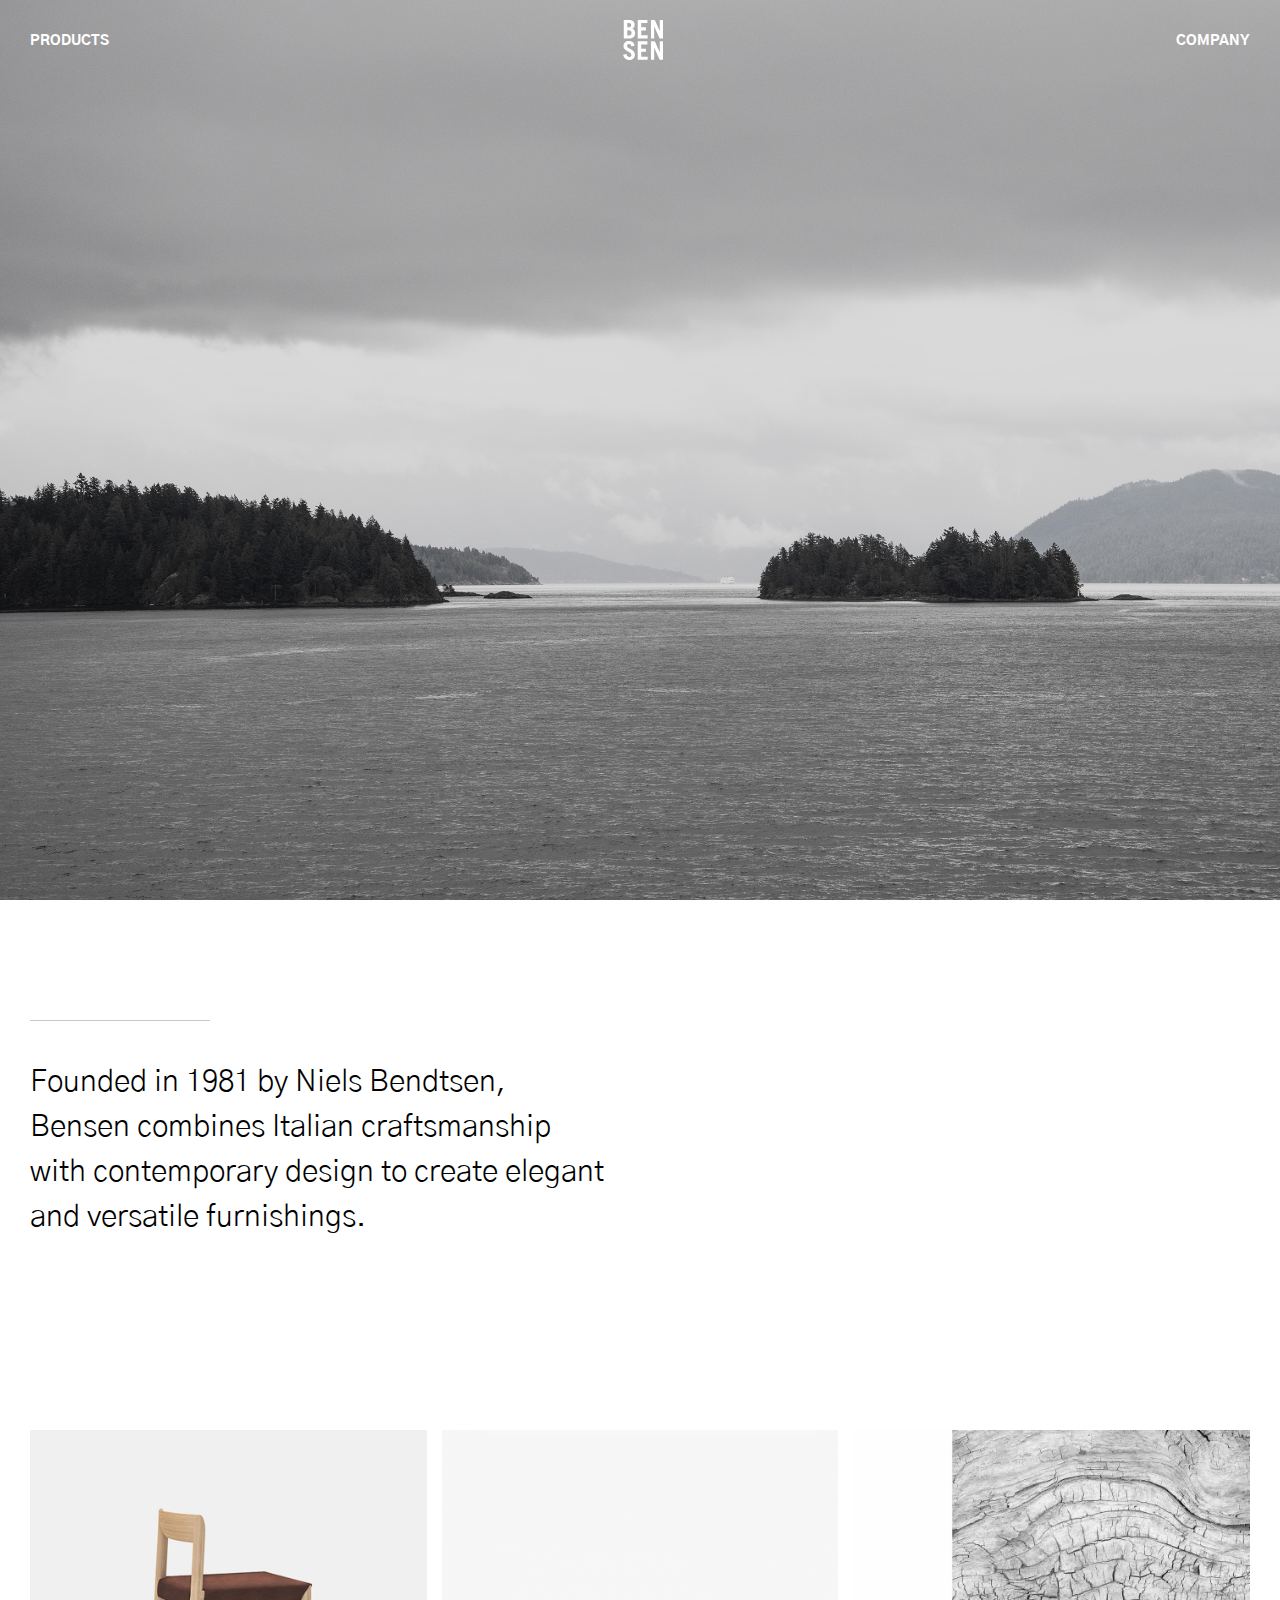
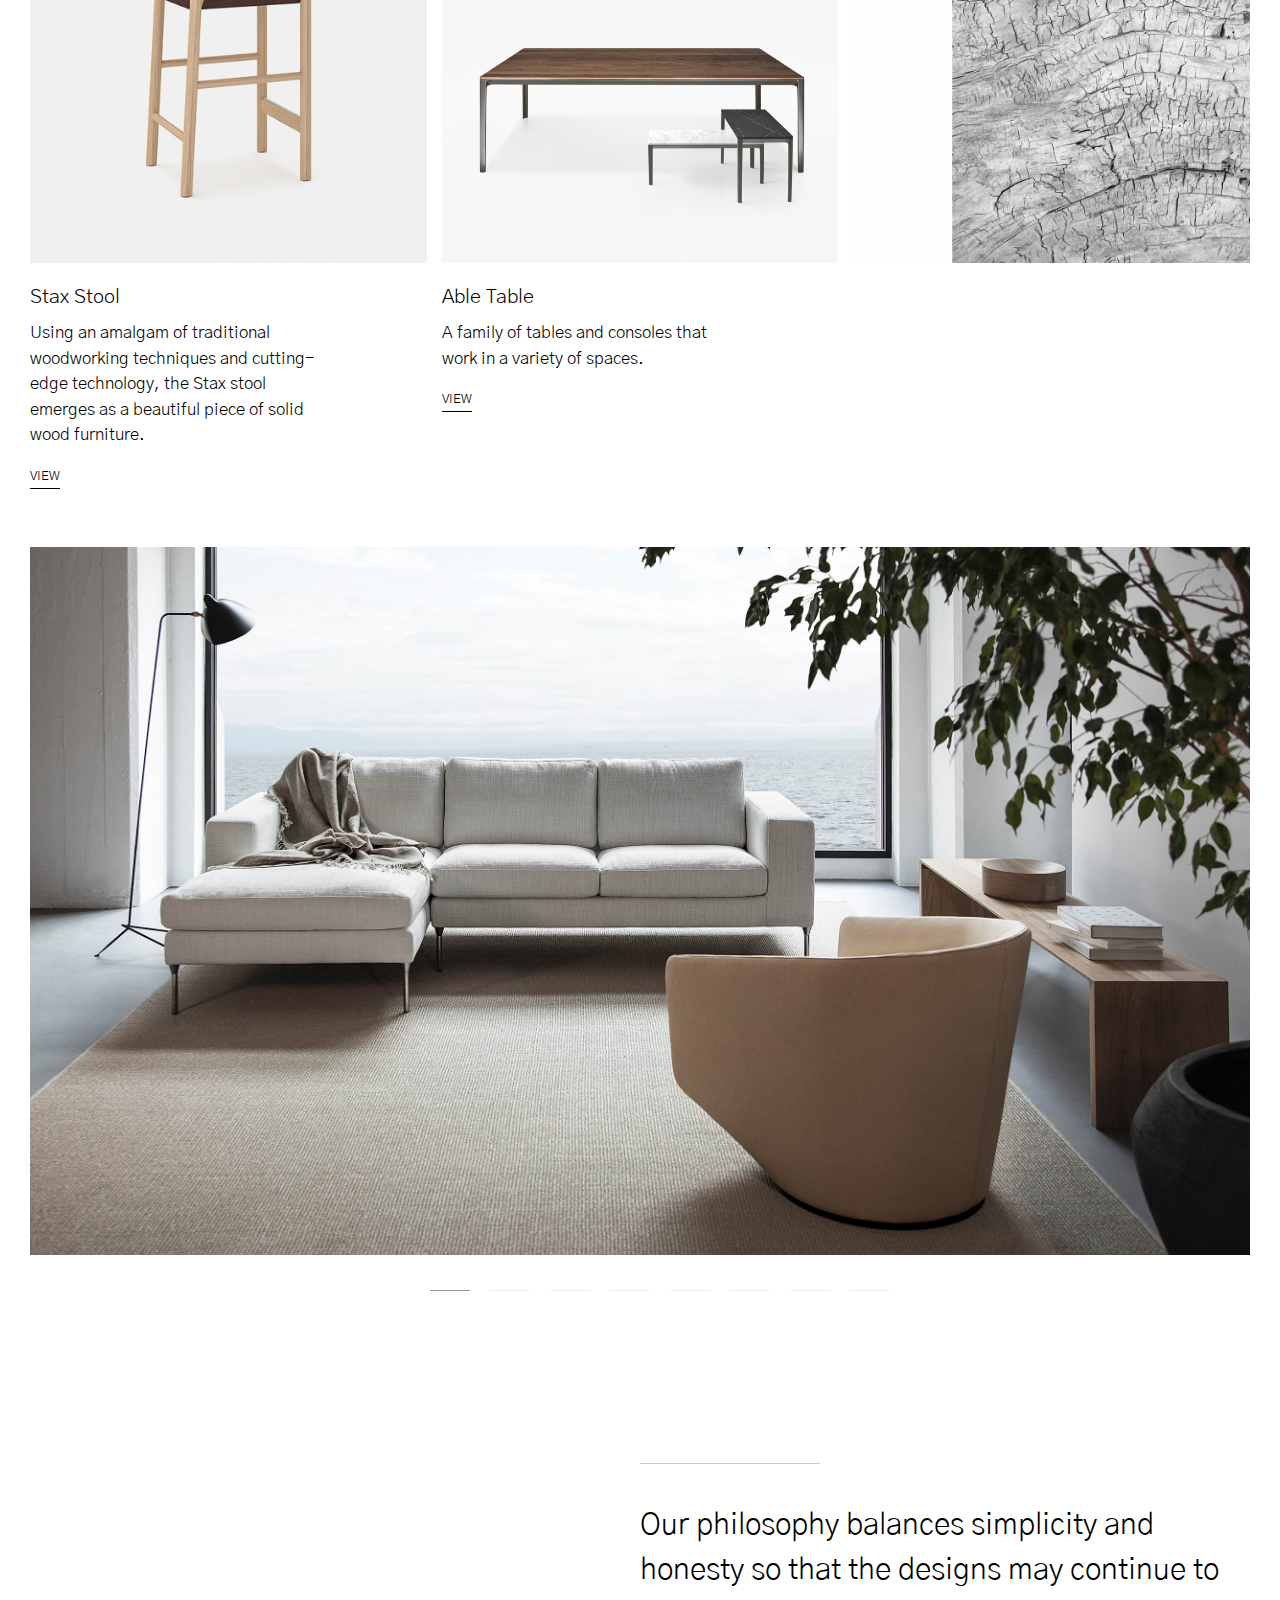
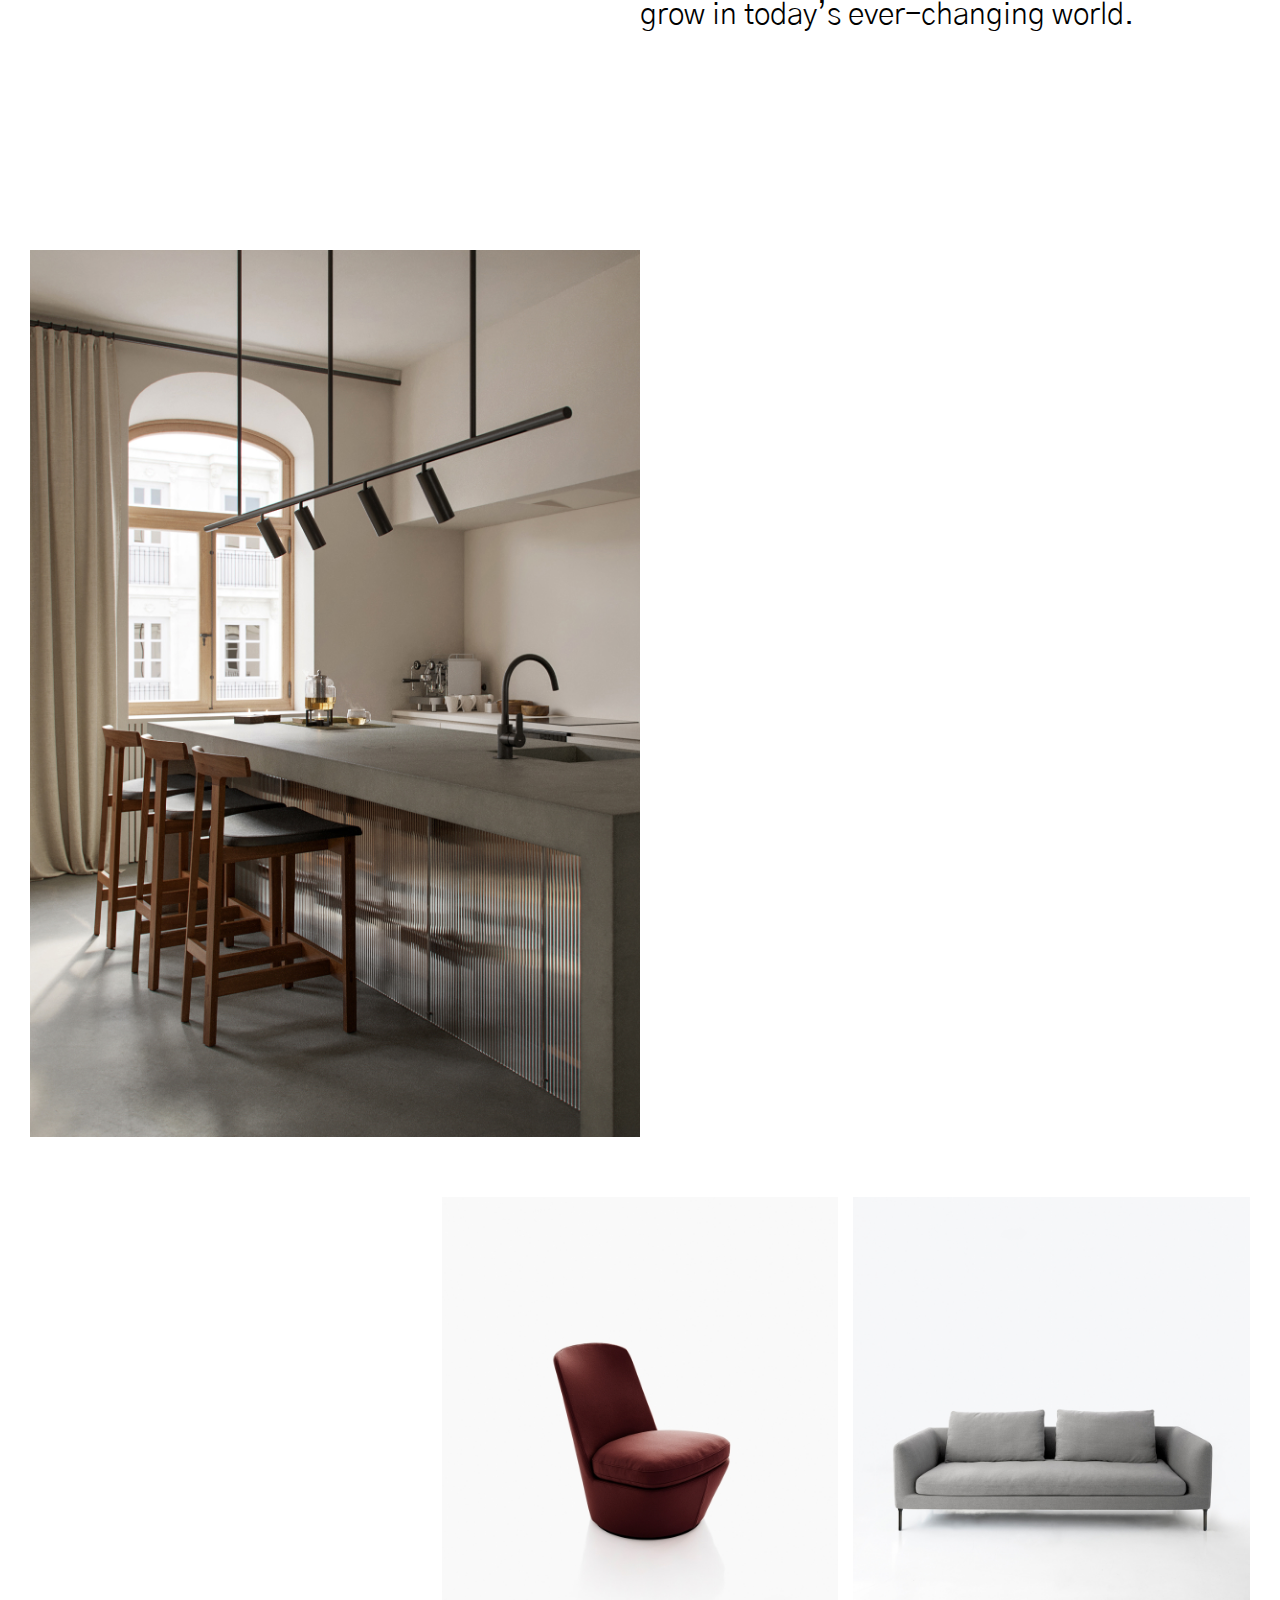
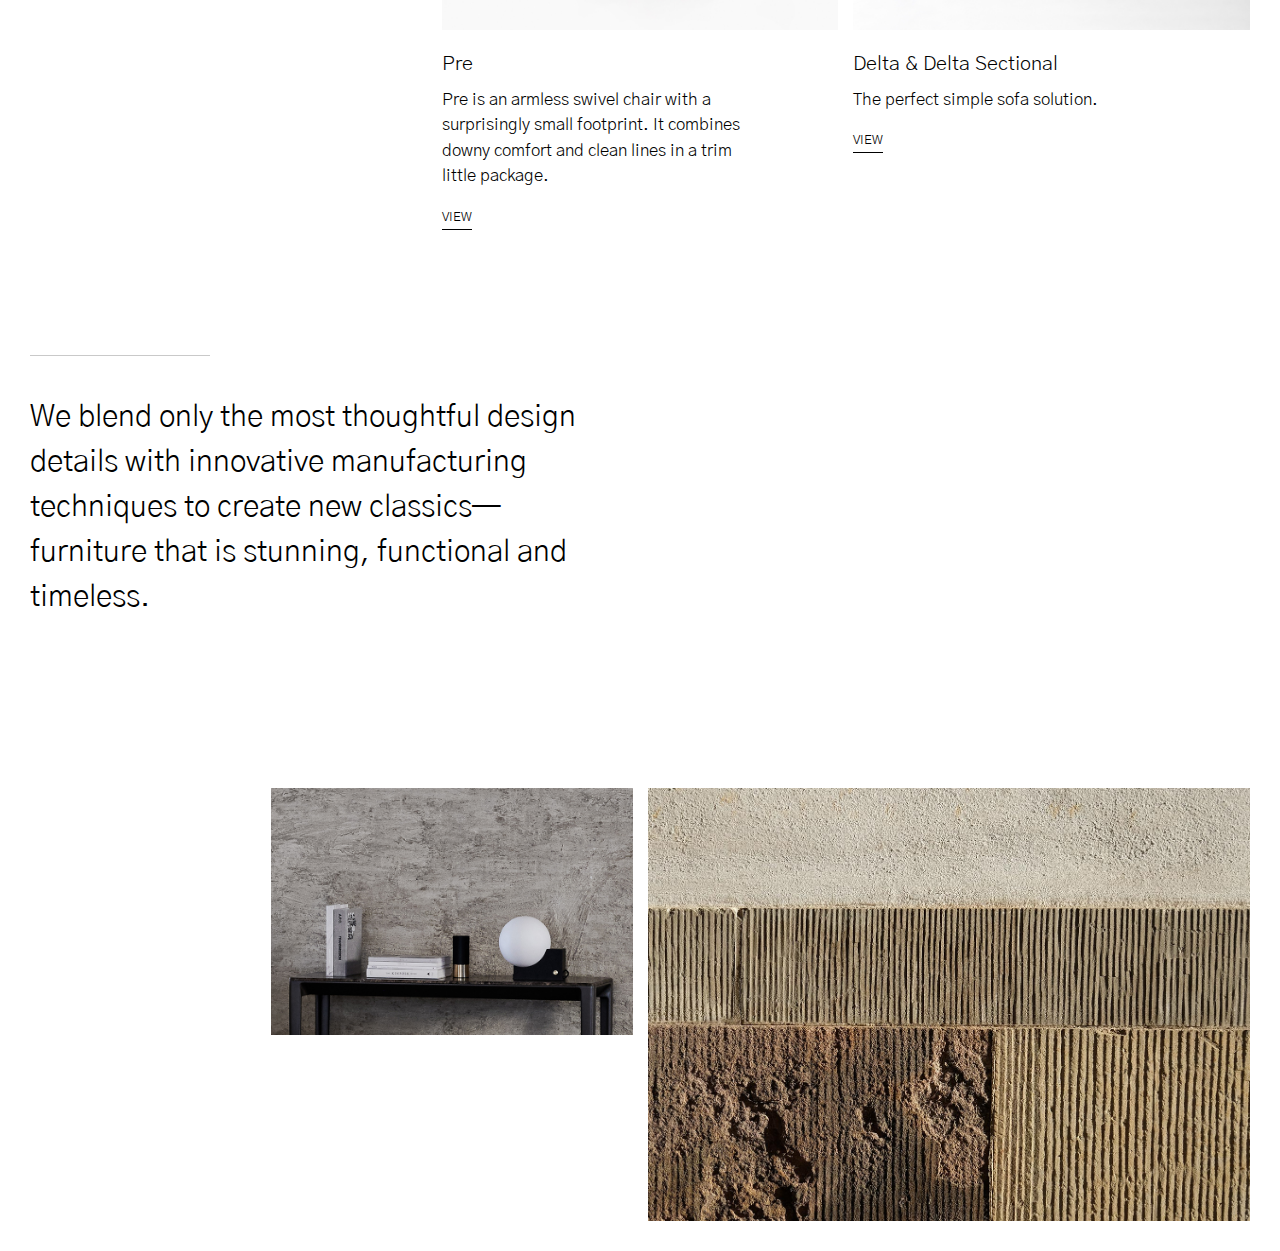
==== commit 5c83ea1c: "add section preview-2" ====
--- a/bensen/index.html
+++ b/bensen/index.html
@@ -25,10 +25,10 @@
             </div>
         </nav>
     </header>
-    <section class="founded">
+    <section class="founded founded--1">
         <h1 class="heading--primary">Founded in 1981 by Niels Bendtsen, Bensen combines Italian craftsmanship with contemporary design to create elegant and versatile furnishings.</h1>
     </section>
-    <section class="products">
+    <section class="products products--1">
         <article class="products__item products__item--1">
             <img src="public/img/bensen-size-2-1660x1813px-staxstool-1-1-938x1024.jpg" alt="image chair" class="products__item__img">
             <h2 class="heading--secondary">Stax Stool</h2>
@@ -63,10 +63,10 @@
     <section class="philosophy">
         <h1 class="heading--primary">Our philosophy balances simplicity and honesty so that the designs may continue to grow in today’s ever-changing world.</h1>
     </section>
-    <section class="preview">
-        <img src="public/img/bensen-size-5-1273x1850-Torii-Stool.jpg" alt="image kitchen table" class="preview__img">
+    <section class="preview preview--1">
+        <img src="public/img/bensen-size-5-1273x1850-Torii-Stool.jpg" alt="image kitchen table" class="preview__img--1">
     </section>
-    <section class="products">
+    <section class="products products--2">
         <article class="products__item products__item--4">
             <img src="public/img/bensen-size-2-1660x1813px-pre-3-e1554092273252-938x1024.jpg" alt="image chair" class="products__item__img">
             <h2 class="heading--secondary">Pre</h2>
@@ -80,5 +80,12 @@
             <a href="#" class="link">VIEW</a>
         </article>
     </section>
+    <section class="founded founded--2">
+        <h1 class="heading--primary">We blend only the most thoughtful design details with innovative manufacturing techniques to create new classics—furniture that is stunning, functional and timeless.</h1>
+    </section>
+    <section class="preview preview--2">
+        <img src="public/img/bensen-size-6-848x580px-home.jpg" alt="image table" class="preview__img--2">
+        <img src="public/img/bensen-size-7-1273x915px-home.jpg" alt="image sand" class="preview__img--3">
+    </section>
 </body>
 </html>--- a/bensen/style.css
+++ b/bensen/style.css
@@ -224,10 +224,10 @@
 .preview {
     padding: 3rem;
     display: grid;
-    grid-template-columns: 50% 50%;
-}
-
-.preview__img {
+    grid-template-columns: 1fr 1fr;
+}
+
+.preview__img--1 {
     grid-column: 1 / 2;
     width: 100%;
 }
@@ -240,4 +240,21 @@
 
 .products__item--5 {
     grid-column: 3 / 4;
+}
+
+/* PREVIEW-2 */
+
+.preview--2 {
+    gap: 1.5rem;
+}
+
+.preview__img--2 {
+    grid-column: 1 / 2;
+    width: 60%;
+    justify-self: flex-end;
+}
+
+.preview__img--3 {
+    grid-column: 2 / 3;
+    width: 100%;
 }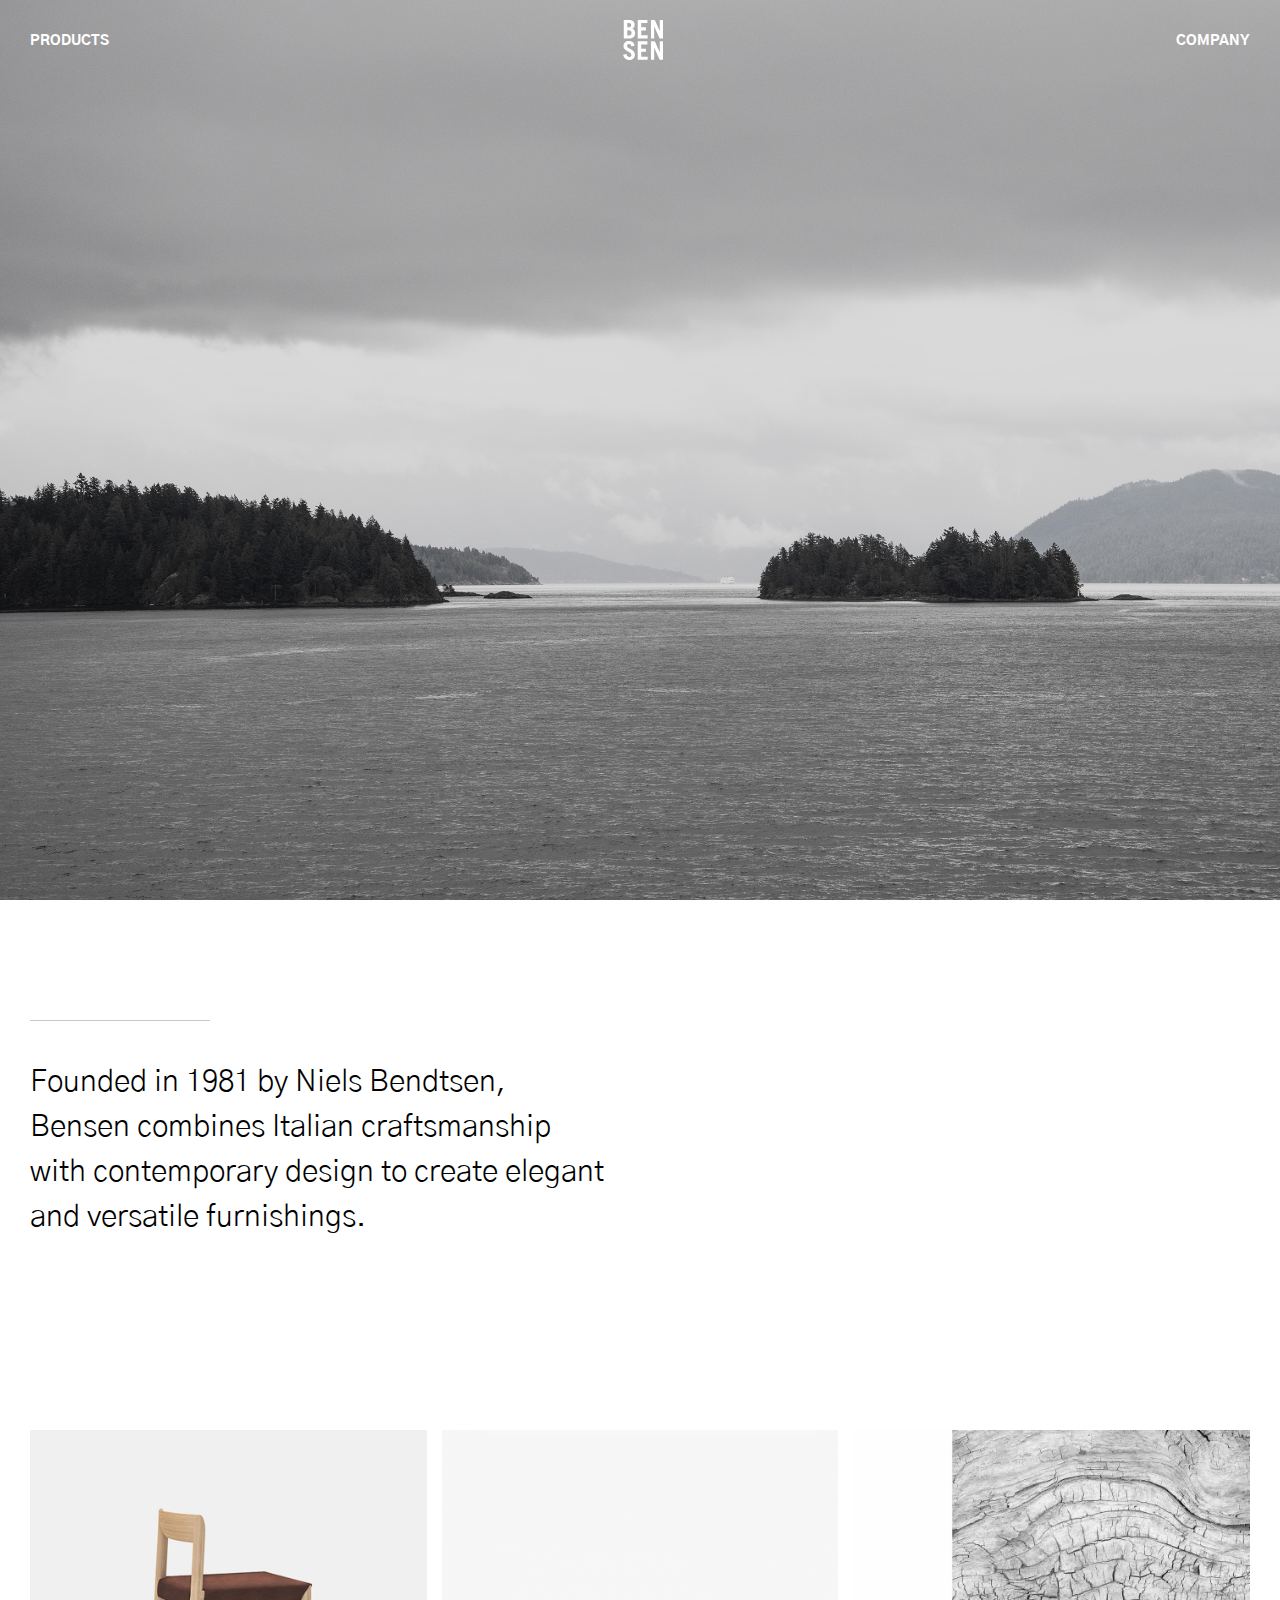
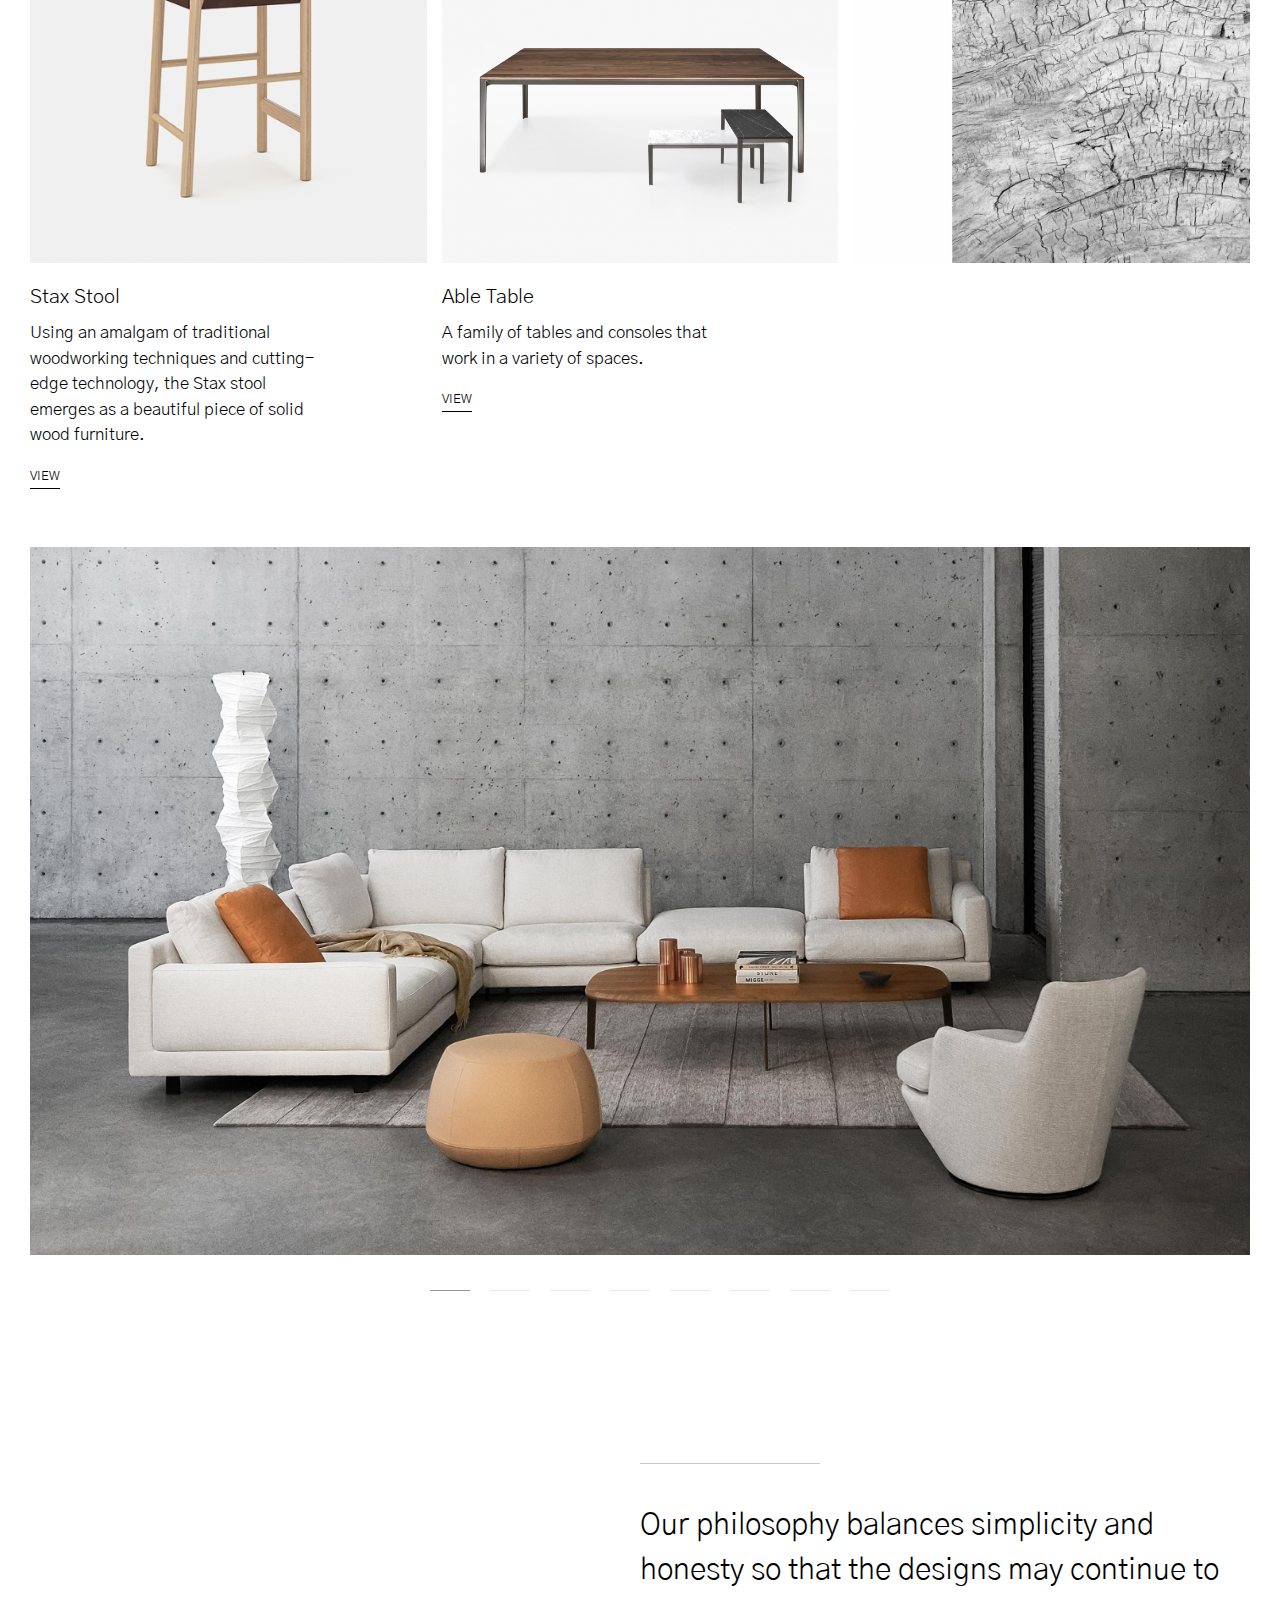
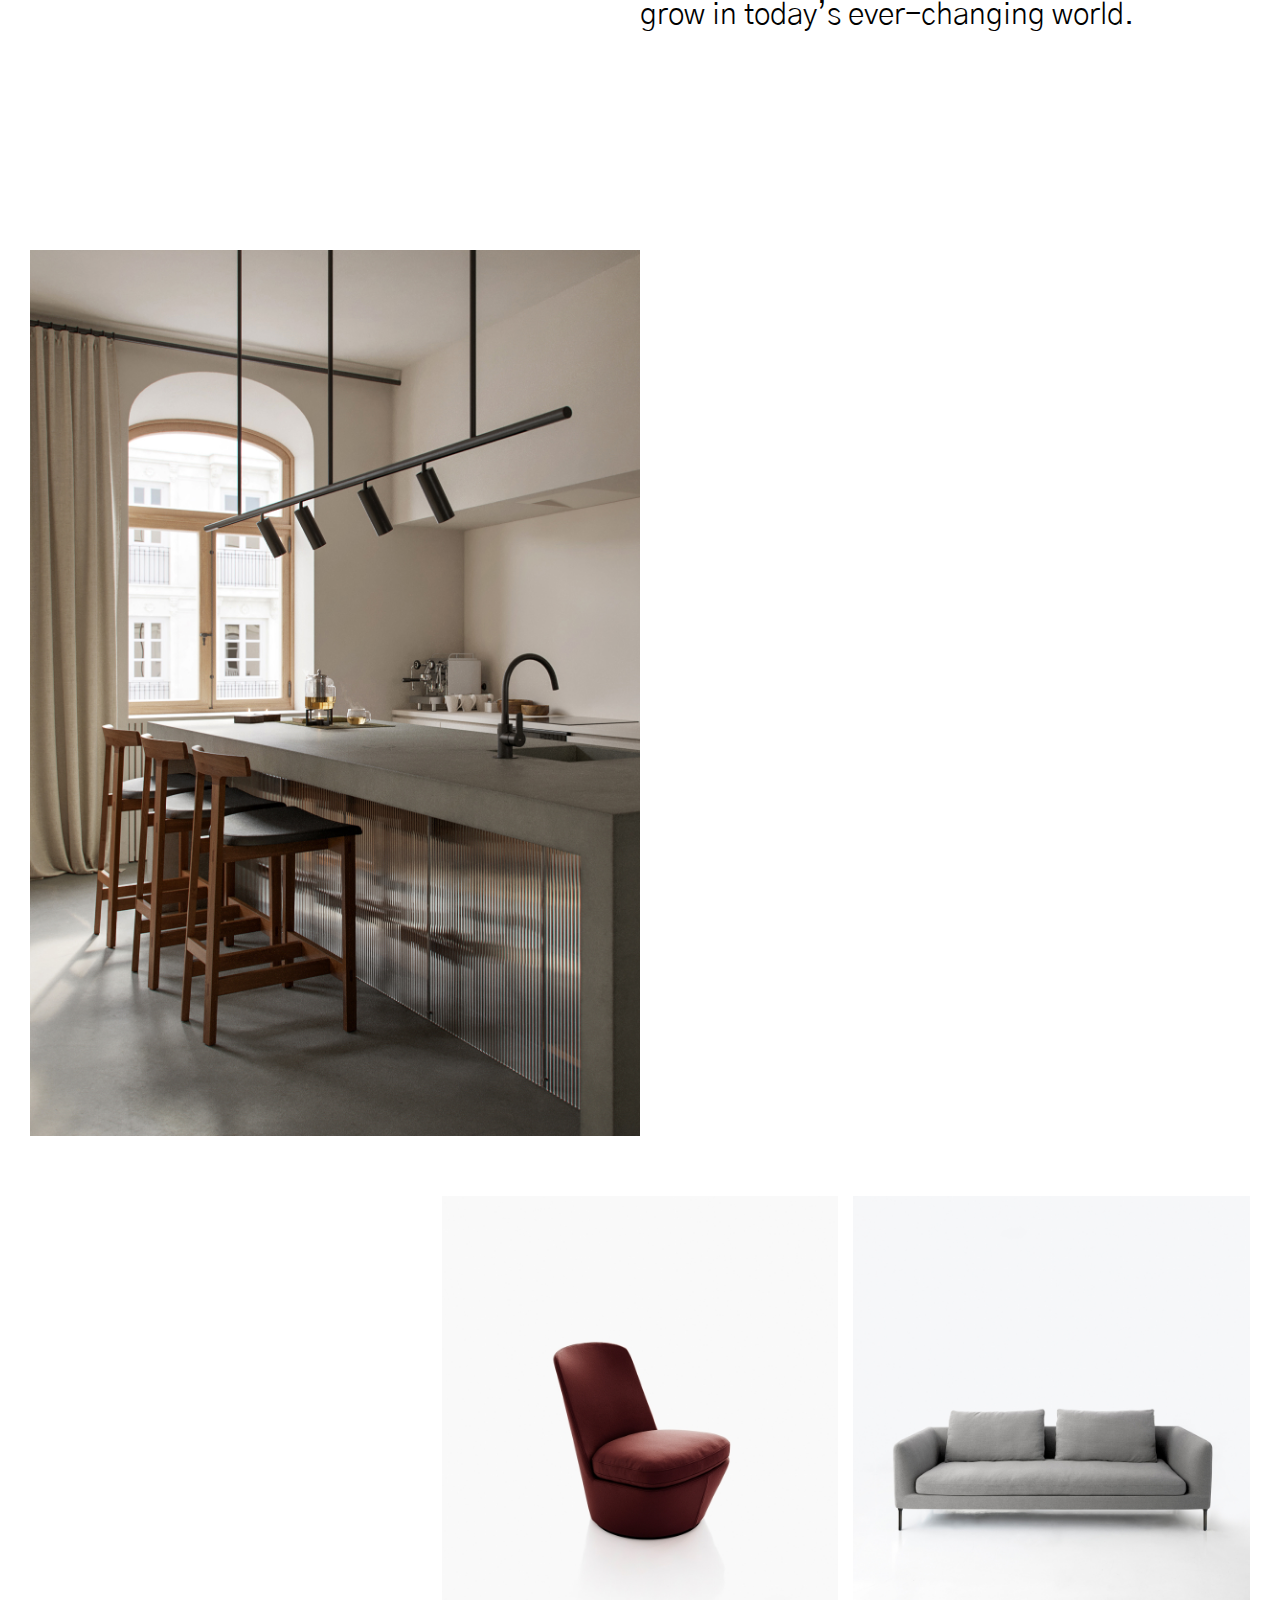
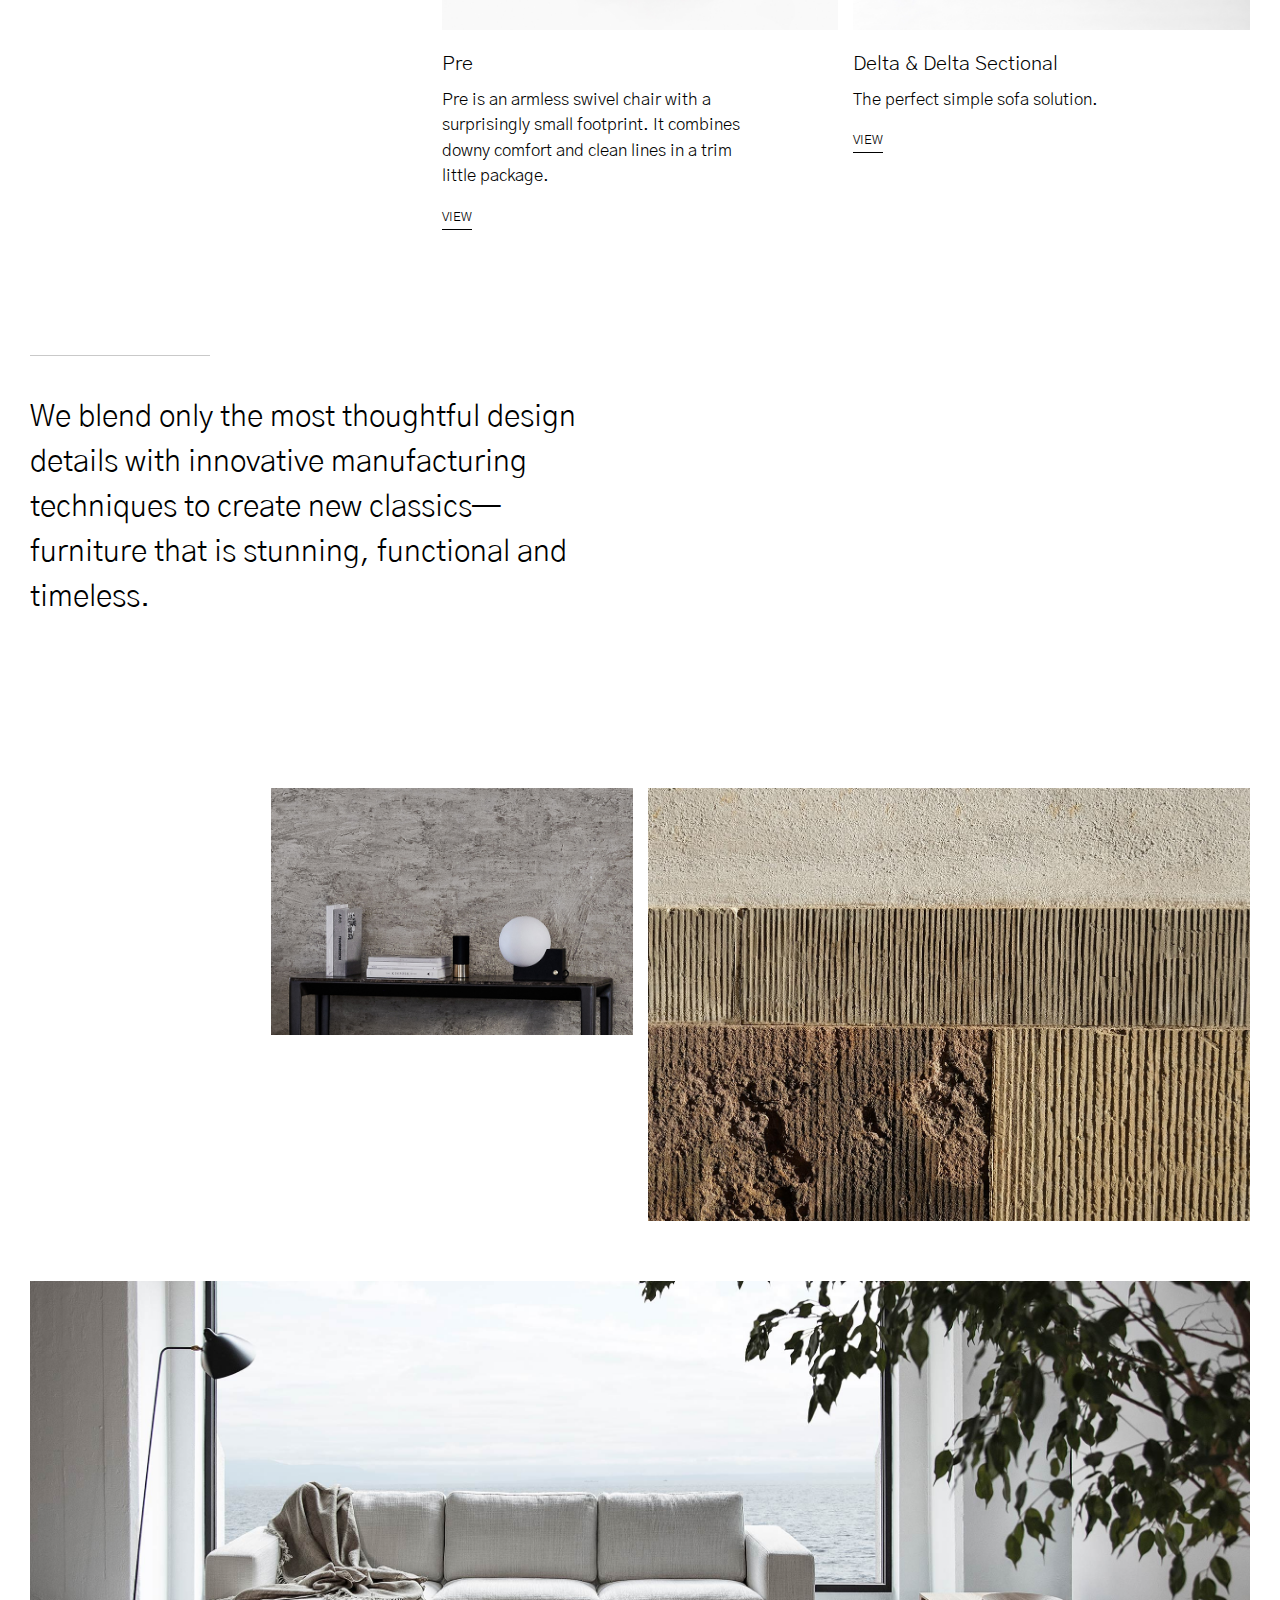
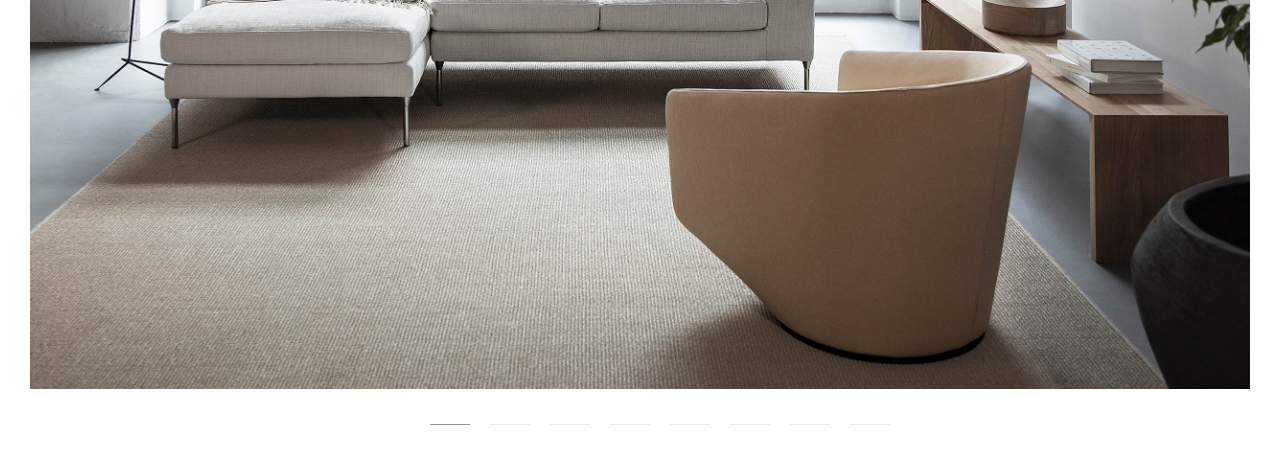
==== commit 0ca0285d: "add section gallery-2" ====
--- a/bensen/index.html
+++ b/bensen/index.html
@@ -47,7 +47,7 @@
     </section>
     <section class="gallery">
         <div class="gallery__slider">
-            <img src="public/img/BN-NEO-INFORM-LR-2019-02.jpg" alt="image slider living room" class="gallery__slider__img">
+            <img src="public/img/BN-ELS-SUNCOS-LR-2019-02-1-1536x892.jpg" alt="image slider living room" class="gallery__slider__img">
         </div>
         <div class="gallery__slider__controls">
             <span class="slider-line line-selected"></span>
@@ -87,5 +87,20 @@
         <img src="public/img/bensen-size-6-848x580px-home.jpg" alt="image table" class="preview__img--2">
         <img src="public/img/bensen-size-7-1273x915px-home.jpg" alt="image sand" class="preview__img--3">
     </section>
+    <section class="gallery">
+        <div class="gallery__slider">
+            <img src="public/img/BN-NEO-INFORM-LR-2019-02.jpg" alt="image slider living room" class="gallery__slider__img">
+        </div>
+        <div class="gallery__slider__controls">
+            <span class="slider-line line-selected"></span>
+            <span class="slider-line"></span>
+            <span class="slider-line"></span>
+            <span class="slider-line"></span>
+            <span class="slider-line"></span>
+            <span class="slider-line"></span>
+            <span class="slider-line"></span>
+            <span class="slider-line"></span>
+        </div>
+    </section>
 </body>
 </html>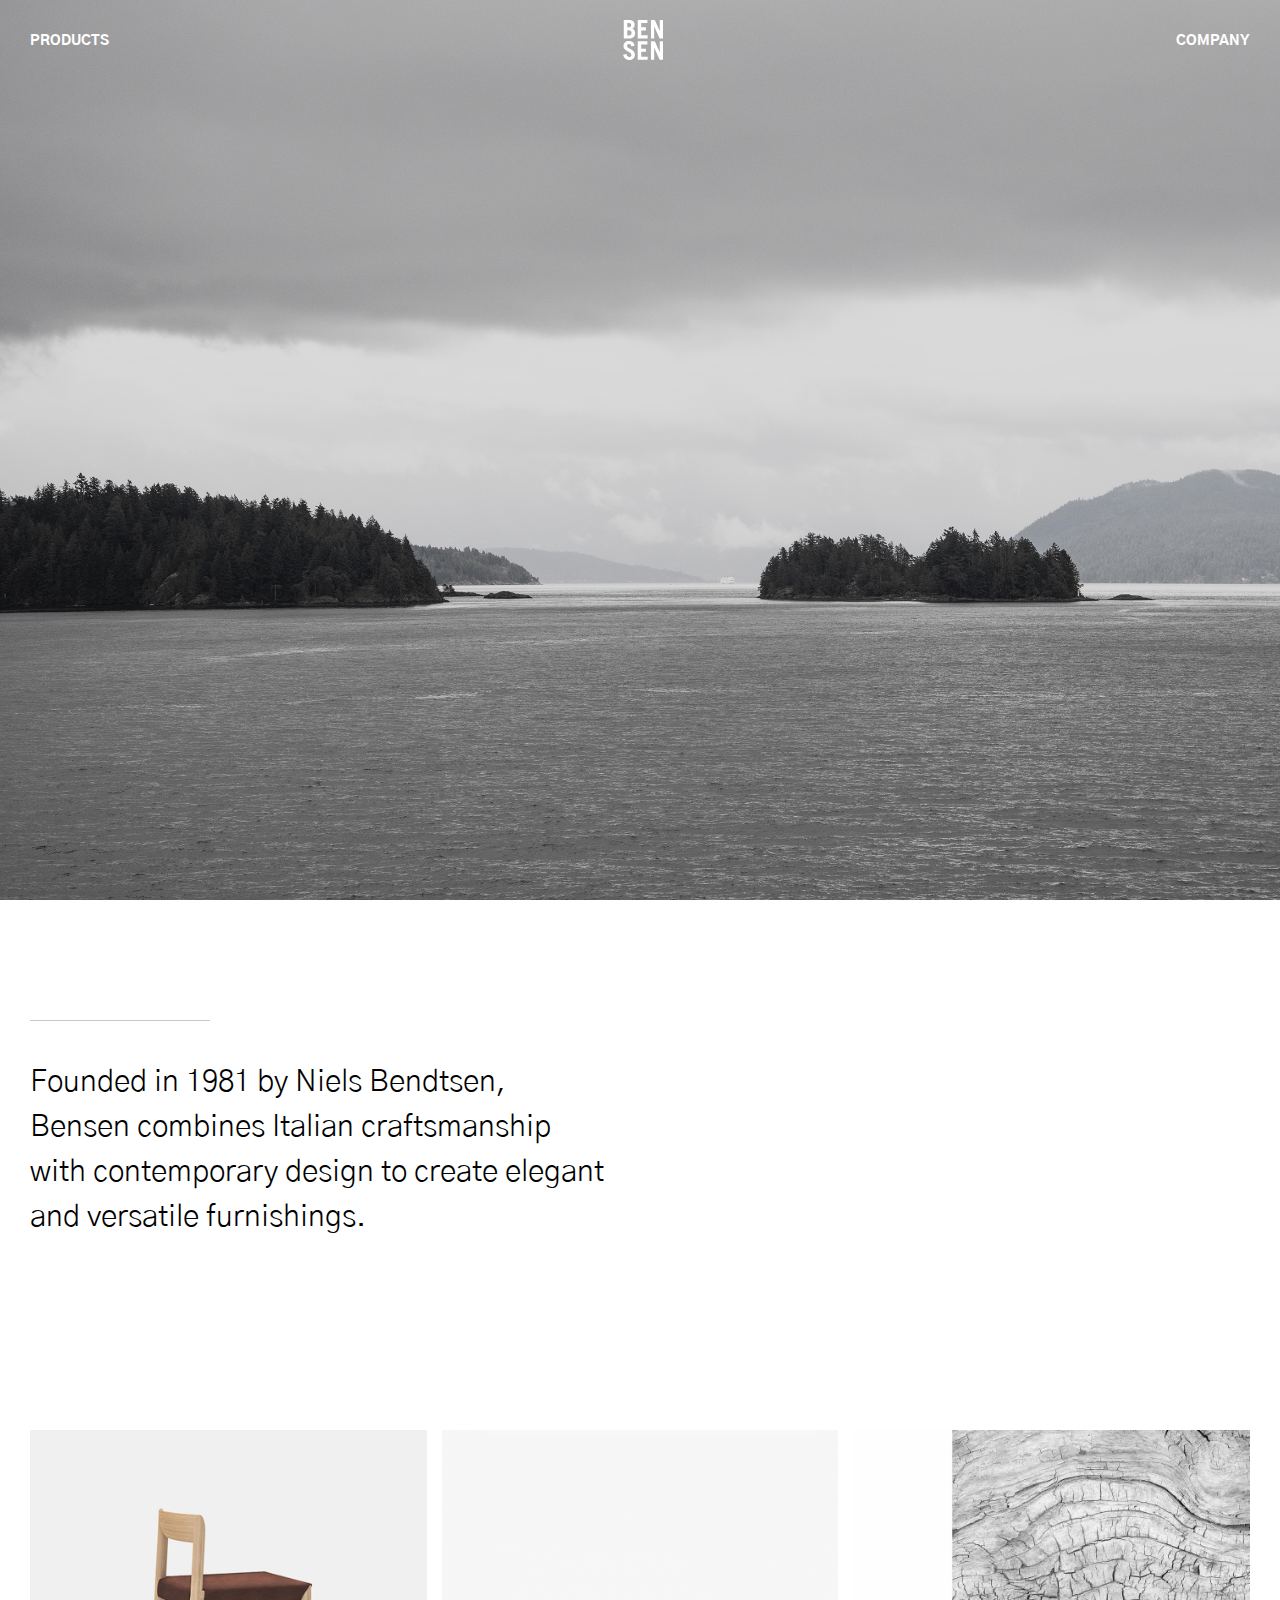
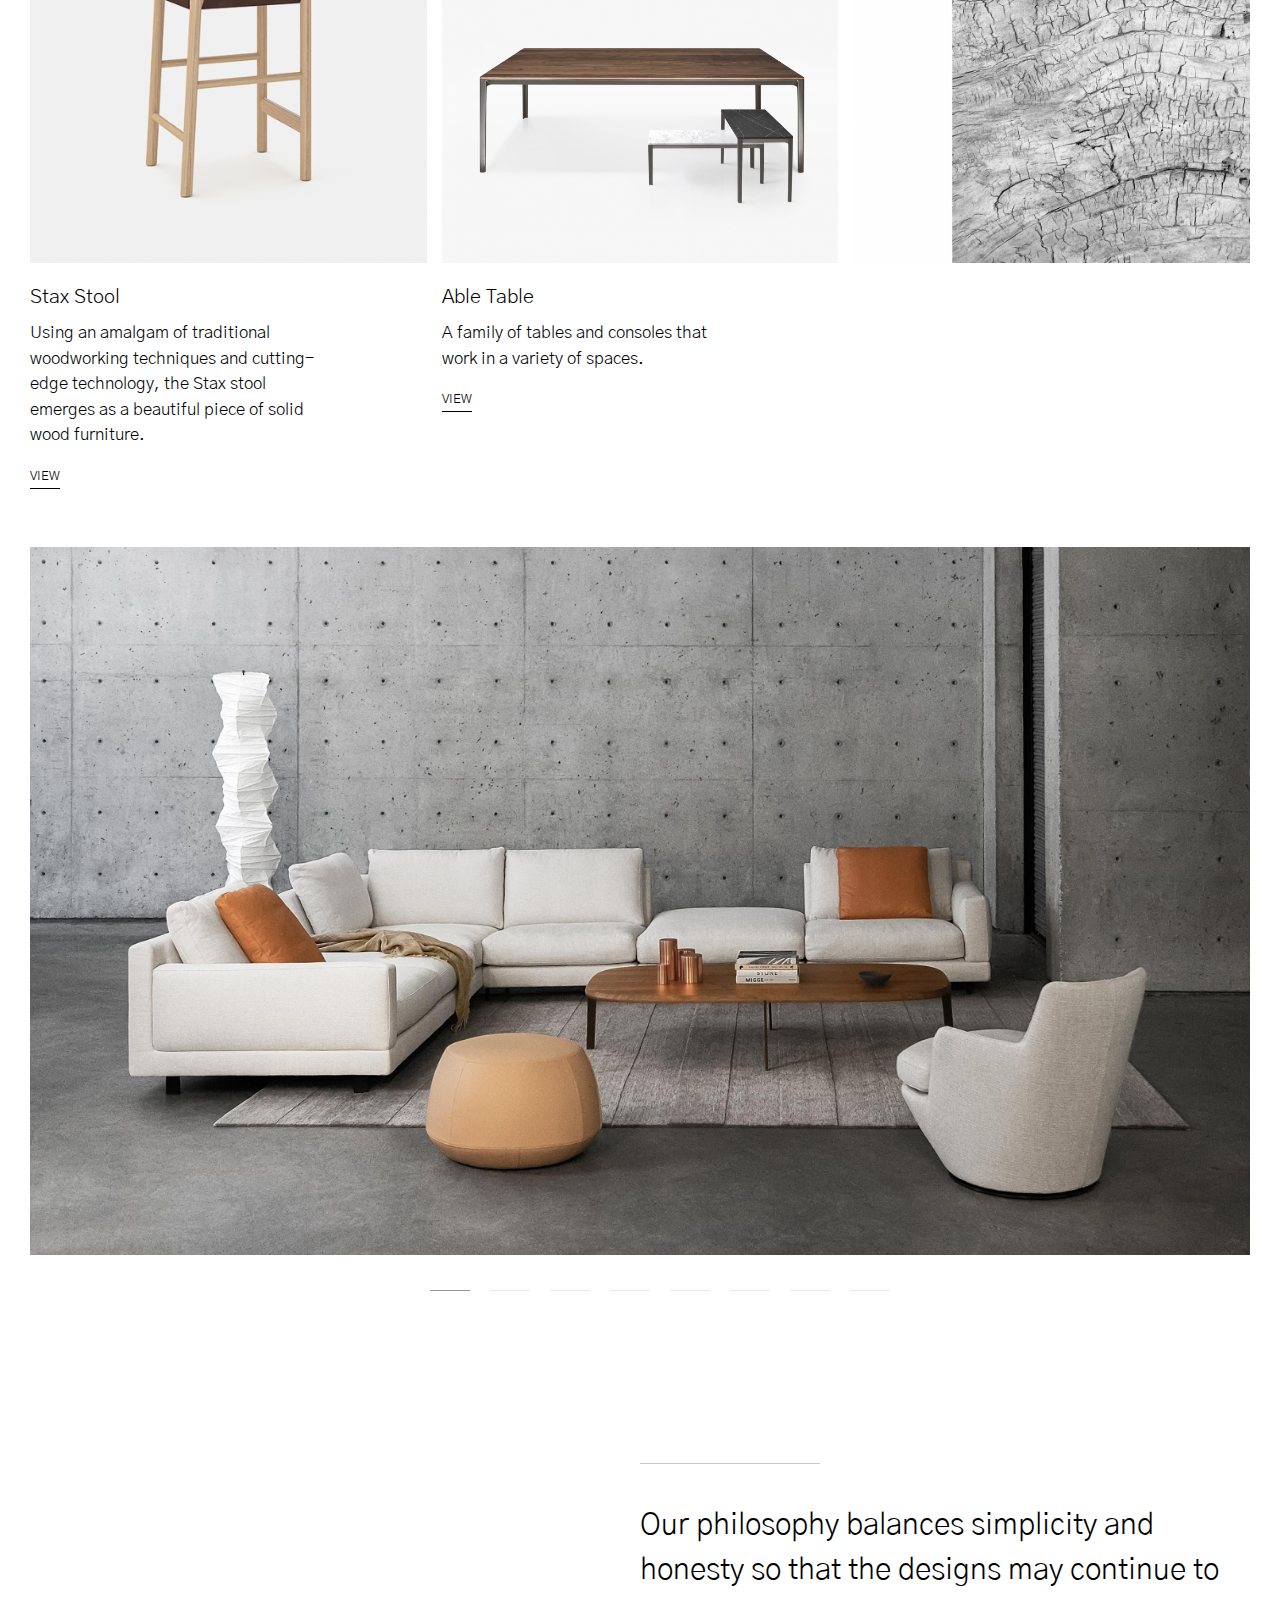
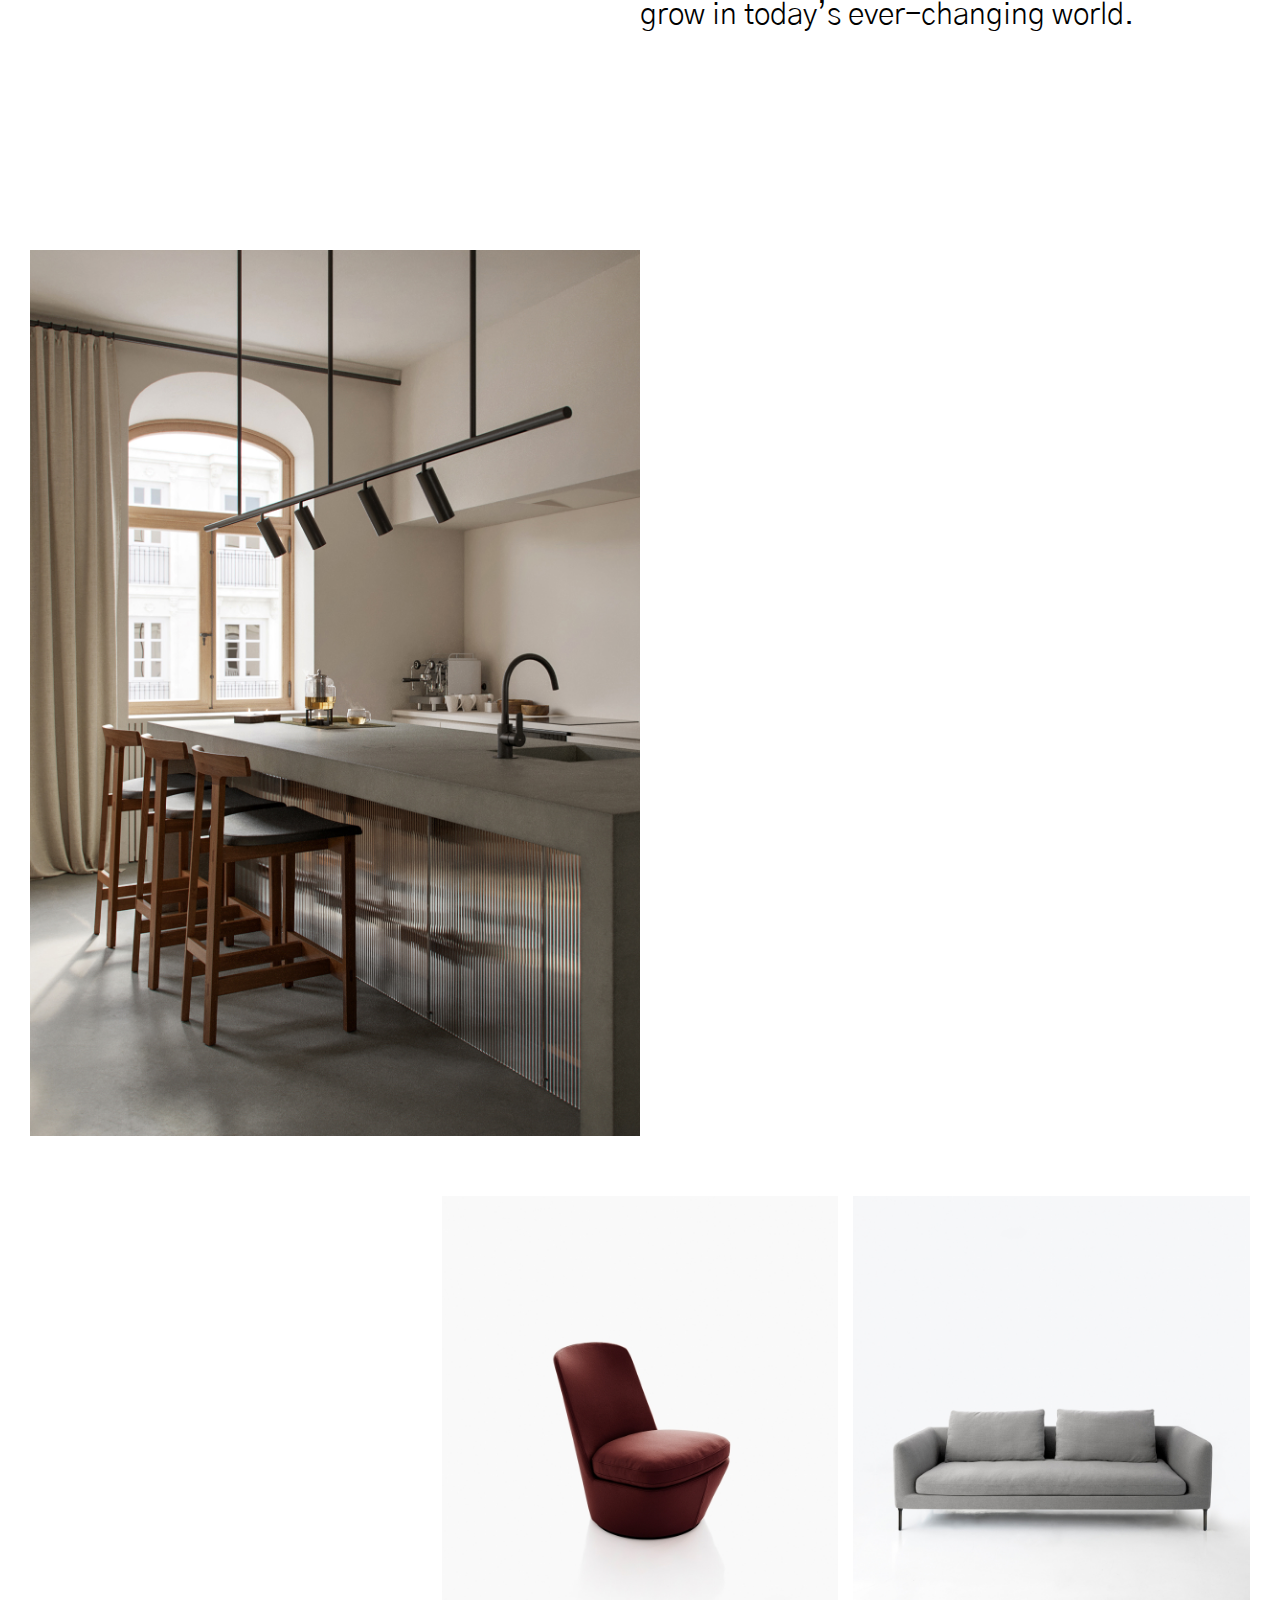
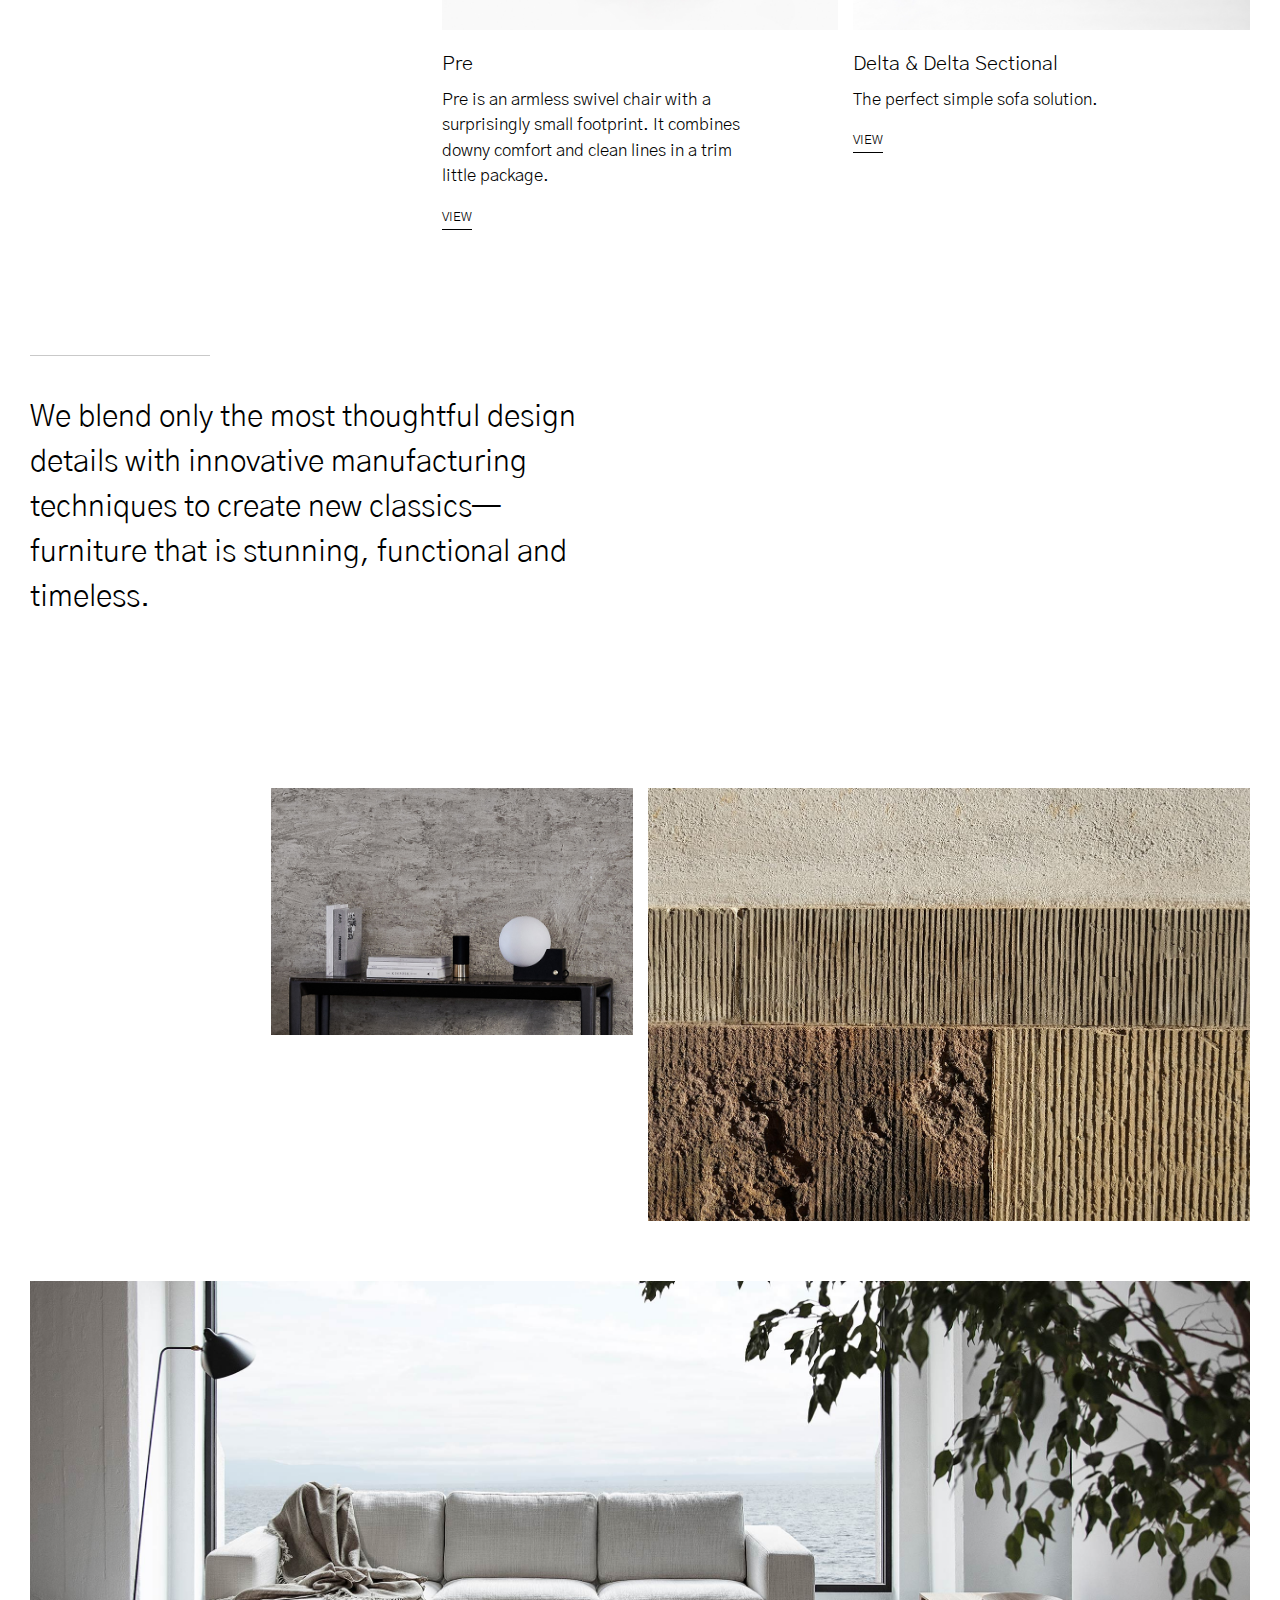
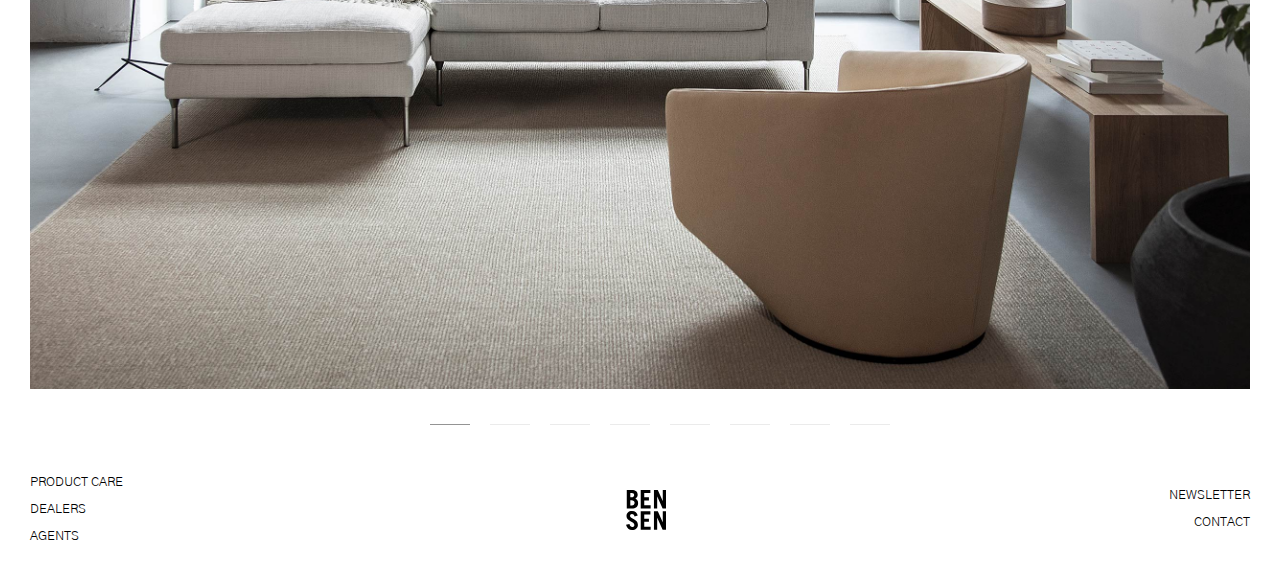
==== commit d5dc5c64: "add nav-bot" ====
--- a/bensen/index.html
+++ b/bensen/index.html
@@ -16,11 +16,11 @@
 <body>
     <header class="hero">
         <nav class="nav">
-            <div class="nav-left">
+            <div class="nav-top--left">
                 <a href="#" class="nav__link nav-left__link">PRODUCTS</a>
             </div>
             <svg class="logo logo--white" xmlns="http://www.w3.org/2000/svg" viewBox="0 0 573.7 573.9"><title>Asset 1</title><g id="Layer_2" data-name="Layer 2"><g id="Layer_1-2" data-name="Layer 1"><path d="M61.6,146.7H79.2c26.4,0,44,12.4,44,37.7,0,23.1-13.9,38.5-40.3,38.5H61.6V146.7M11,264.8H85c53.5,0,88.7-23.8,88.7-76.3,0-33-11-47.6-38.9-65.3,21.3-12.8,32.6-31.9,32.6-55C167.4,22.8,136.2,0,82,0H11V264.8M61.6,41.9H81.8c23.8,0,35.2,12.4,35.2,31.9,0,18-15,31.2-37.8,31.2H61.6V41.9Z"></path><polygon points="211.1 264.8 353.3 264.8 353.3 220.1 261.7 220.1 261.7 150.4 328.8 150.4 328.8 105.7 261.7 105.7 261.7 44.8 349.7 44.8 349.7 0.1 211.1 0.1 211.1 264.8"></polygon><polygon points="401 264.8 447.2 264.8 447.2 94 447.9 94 525.3 264.8 573.7 264.8 573.7 0.1 527.5 0.1 527.5 157 526.7 157 456.3 0.1 401 0.1 401 264.8"></polygon><path d="M122.8,379.3l45.5-13.2c-8.8-37.4-36.3-64.2-81.4-64.2-52.4,0-79.6,28.6-79.6,74,0,74,112.9,74.8,112.9,124.6,0,19.8-13.6,31.5-31.1,31.5-15,0-33.4-11.4-39.2-43.3L0,499.5c13.5,52,45.4,74.4,86.5,74.4,53.1,0,84.3-30,84.3-75.5,0-82.8-112.9-85.8-112.9-125.7,0-17.9,9.9-29,27.8-29,17.6,0,28.6,10.6,37.1,35.6Z"></path><polygon points="211.1 570.2 353.3 570.2 353.3 525.5 261.7 525.5 261.7 455.9 328.8 455.9 328.8 411.1 261.7 411.1 261.7 350.3 349.7 350.3 349.7 305.6 211.1 305.6 211.1 570.2"></polygon><polygon points="401 570.2 447.2 570.2 447.2 399.4 447.9 399.4 525.3 570.2 573.7 570.2 573.7 305.6 527.5 305.6 527.5 462.5 526.7 462.5 456.3 305.6 401 305.6 401 570.2"></polygon></g></g></svg>
-            <div class="nav-right">
+            <div class="nav-top--right">
                 <a href="#" class="nav__link nav-right__link">COMPANY</a>
             </div>
         </nav>
@@ -102,5 +102,17 @@
             <span class="slider-line"></span>
         </div>
     </section>
+    <nav class="nav-bot">
+        <div class="nav-bot__list nav-bot--left">
+            <a href="#" class="link--bot">PRODUCT CARE</a>
+            <a href="#" class="link--bot">DEALERS</a>
+            <a href="#" class="link--bot">AGENTS</a>
+        </div>
+        <svg class="logo logo--black" xmlns="http://www.w3.org/2000/svg" viewBox="0 0 573.7 573.9"><title>Asset 1</title><g id="Layer_2" data-name="Layer 2"><g id="Layer_1-2" data-name="Layer 1"><path d="M61.6,146.7H79.2c26.4,0,44,12.4,44,37.7,0,23.1-13.9,38.5-40.3,38.5H61.6V146.7M11,264.8H85c53.5,0,88.7-23.8,88.7-76.3,0-33-11-47.6-38.9-65.3,21.3-12.8,32.6-31.9,32.6-55C167.4,22.8,136.2,0,82,0H11V264.8M61.6,41.9H81.8c23.8,0,35.2,12.4,35.2,31.9,0,18-15,31.2-37.8,31.2H61.6V41.9Z"></path><polygon points="211.1 264.8 353.3 264.8 353.3 220.1 261.7 220.1 261.7 150.4 328.8 150.4 328.8 105.7 261.7 105.7 261.7 44.8 349.7 44.8 349.7 0.1 211.1 0.1 211.1 264.8"></polygon><polygon points="401 264.8 447.2 264.8 447.2 94 447.9 94 525.3 264.8 573.7 264.8 573.7 0.1 527.5 0.1 527.5 157 526.7 157 456.3 0.1 401 0.1 401 264.8"></polygon><path d="M122.8,379.3l45.5-13.2c-8.8-37.4-36.3-64.2-81.4-64.2-52.4,0-79.6,28.6-79.6,74,0,74,112.9,74.8,112.9,124.6,0,19.8-13.6,31.5-31.1,31.5-15,0-33.4-11.4-39.2-43.3L0,499.5c13.5,52,45.4,74.4,86.5,74.4,53.1,0,84.3-30,84.3-75.5,0-82.8-112.9-85.8-112.9-125.7,0-17.9,9.9-29,27.8-29,17.6,0,28.6,10.6,37.1,35.6Z"></path><polygon points="211.1 570.2 353.3 570.2 353.3 525.5 261.7 525.5 261.7 455.9 328.8 455.9 328.8 411.1 261.7 411.1 261.7 350.3 349.7 350.3 349.7 305.6 211.1 305.6 211.1 570.2"></polygon><polygon points="401 570.2 447.2 570.2 447.2 399.4 447.9 399.4 525.3 570.2 573.7 570.2 573.7 305.6 527.5 305.6 527.5 462.5 526.7 462.5 456.3 305.6 401 305.6 401 570.2"></polygon></g></g></svg>
+        <div class="nav-bot__list nav-bot--right">
+            <a href="#" class="link--bot">NEWSLETTER</a>
+            <a href="#" class="link--bot">CONTACT</a>
+        </div>
+    </nav>
 </body>
 </html>--- a/bensen/style.css
+++ b/bensen/style.css
@@ -87,6 +87,16 @@
     border-bottom: 0px solid transparent;
 }
 
+.link--bot {
+    font-size: 1.25rem;
+    font-weight: 300;
+    transition: all 0.5s;
+}
+
+.link--bot:hover {
+    color: rgba(0, 0, 0, .35);
+}
+
 /**********************************/
 
 /* HEADER */
@@ -257,4 +267,26 @@
 .preview__img--3 {
     grid-column: 2 / 3;
     width: 100%;
+}
+
+/* NAV BOT  */
+
+.nav-bot {
+    padding: 2rem 3rem;
+    display: flex;
+    justify-content: space-between;
+    align-items: center;
+}
+
+.nav-bot__list {
+    display: flex;
+    flex-direction: column;
+}
+
+.nav-bot__list > *:not(:last-child) {
+    margin-bottom: .8rem;
+}
+
+.nav-bot--right {
+    align-items: flex-end;
 }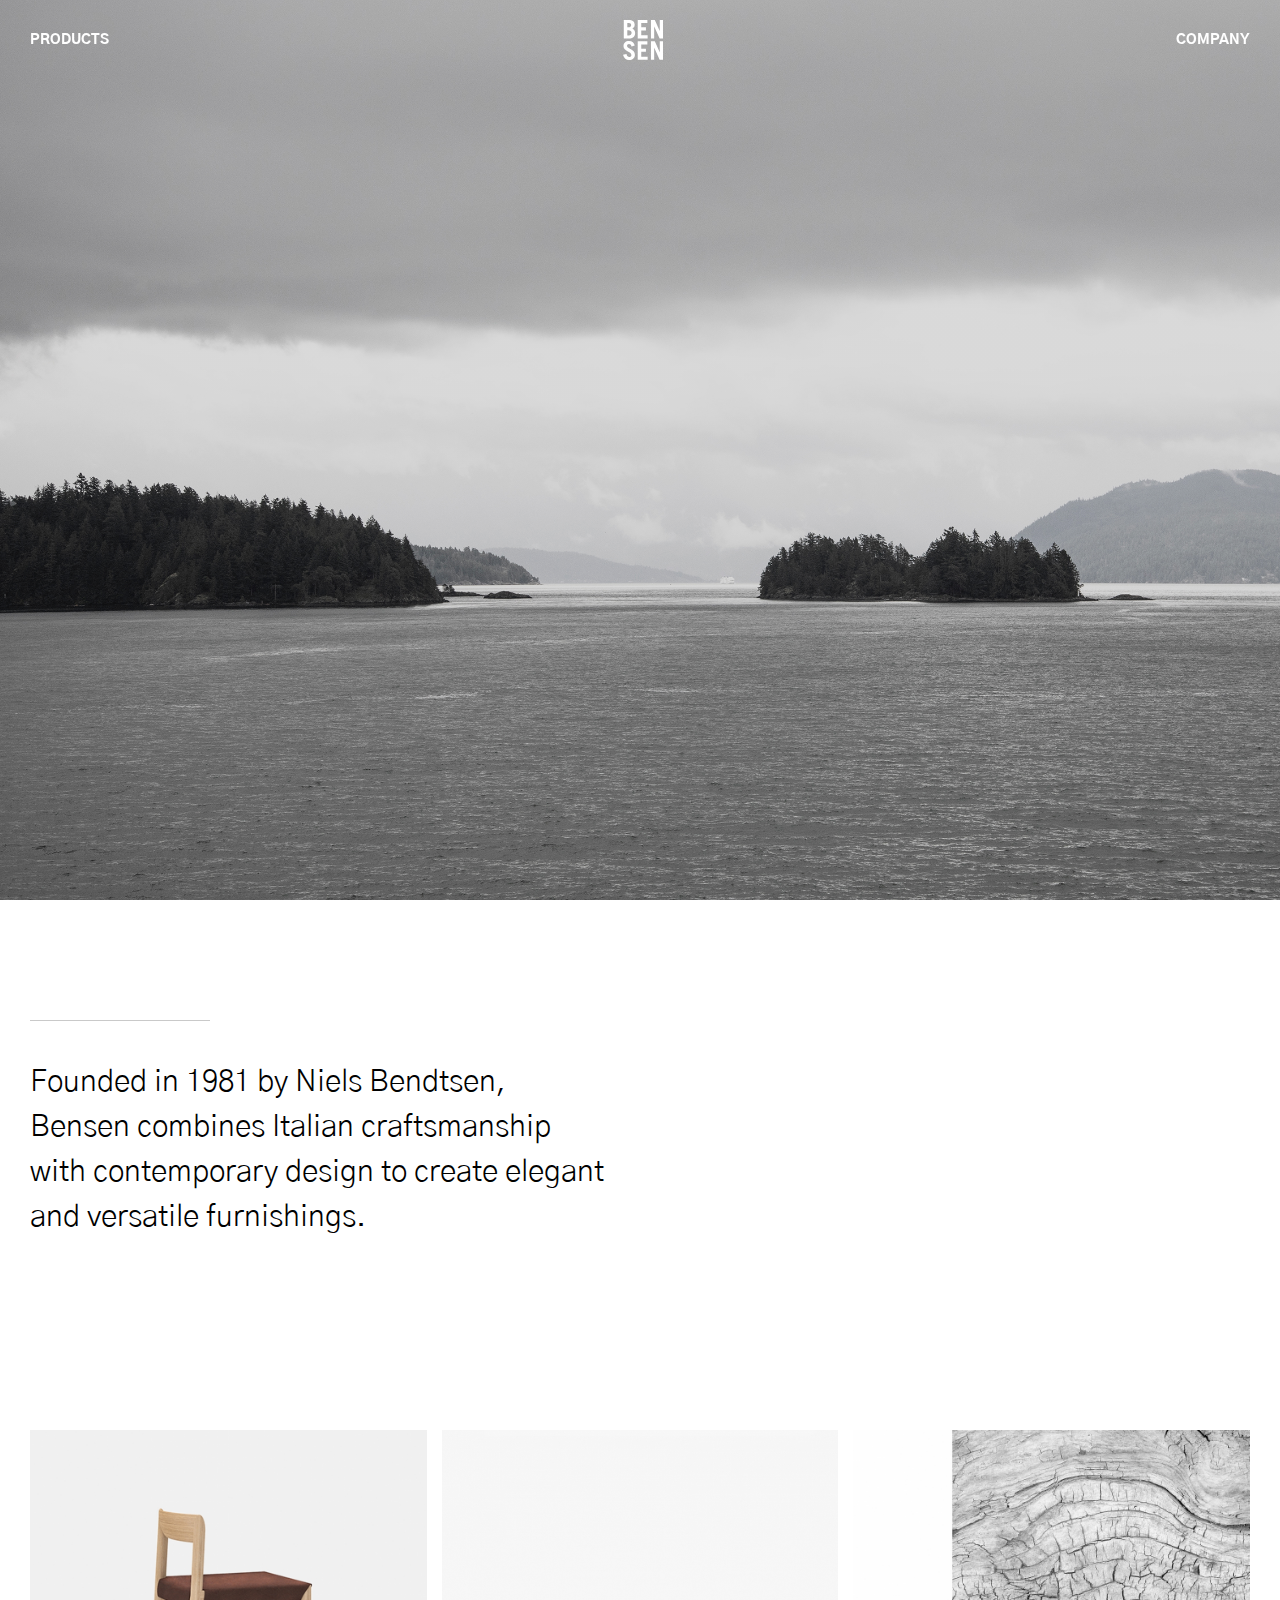
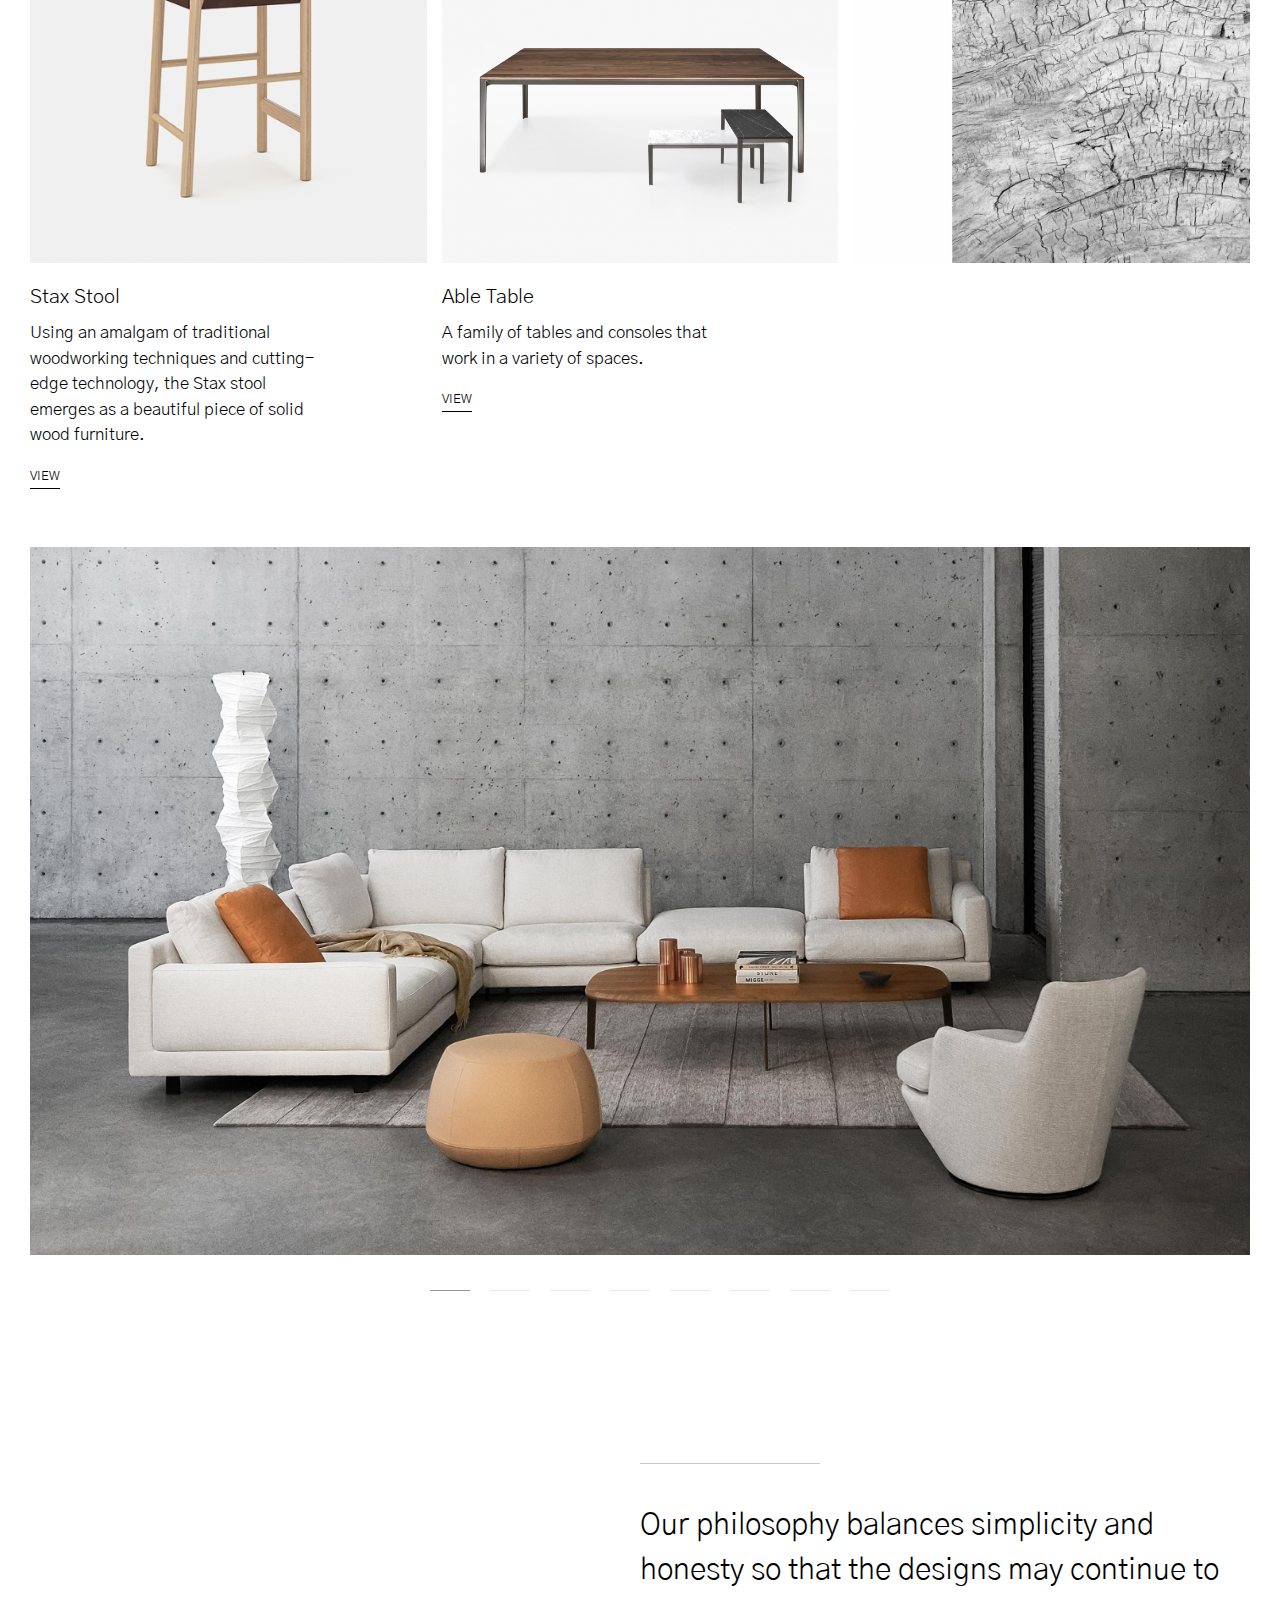
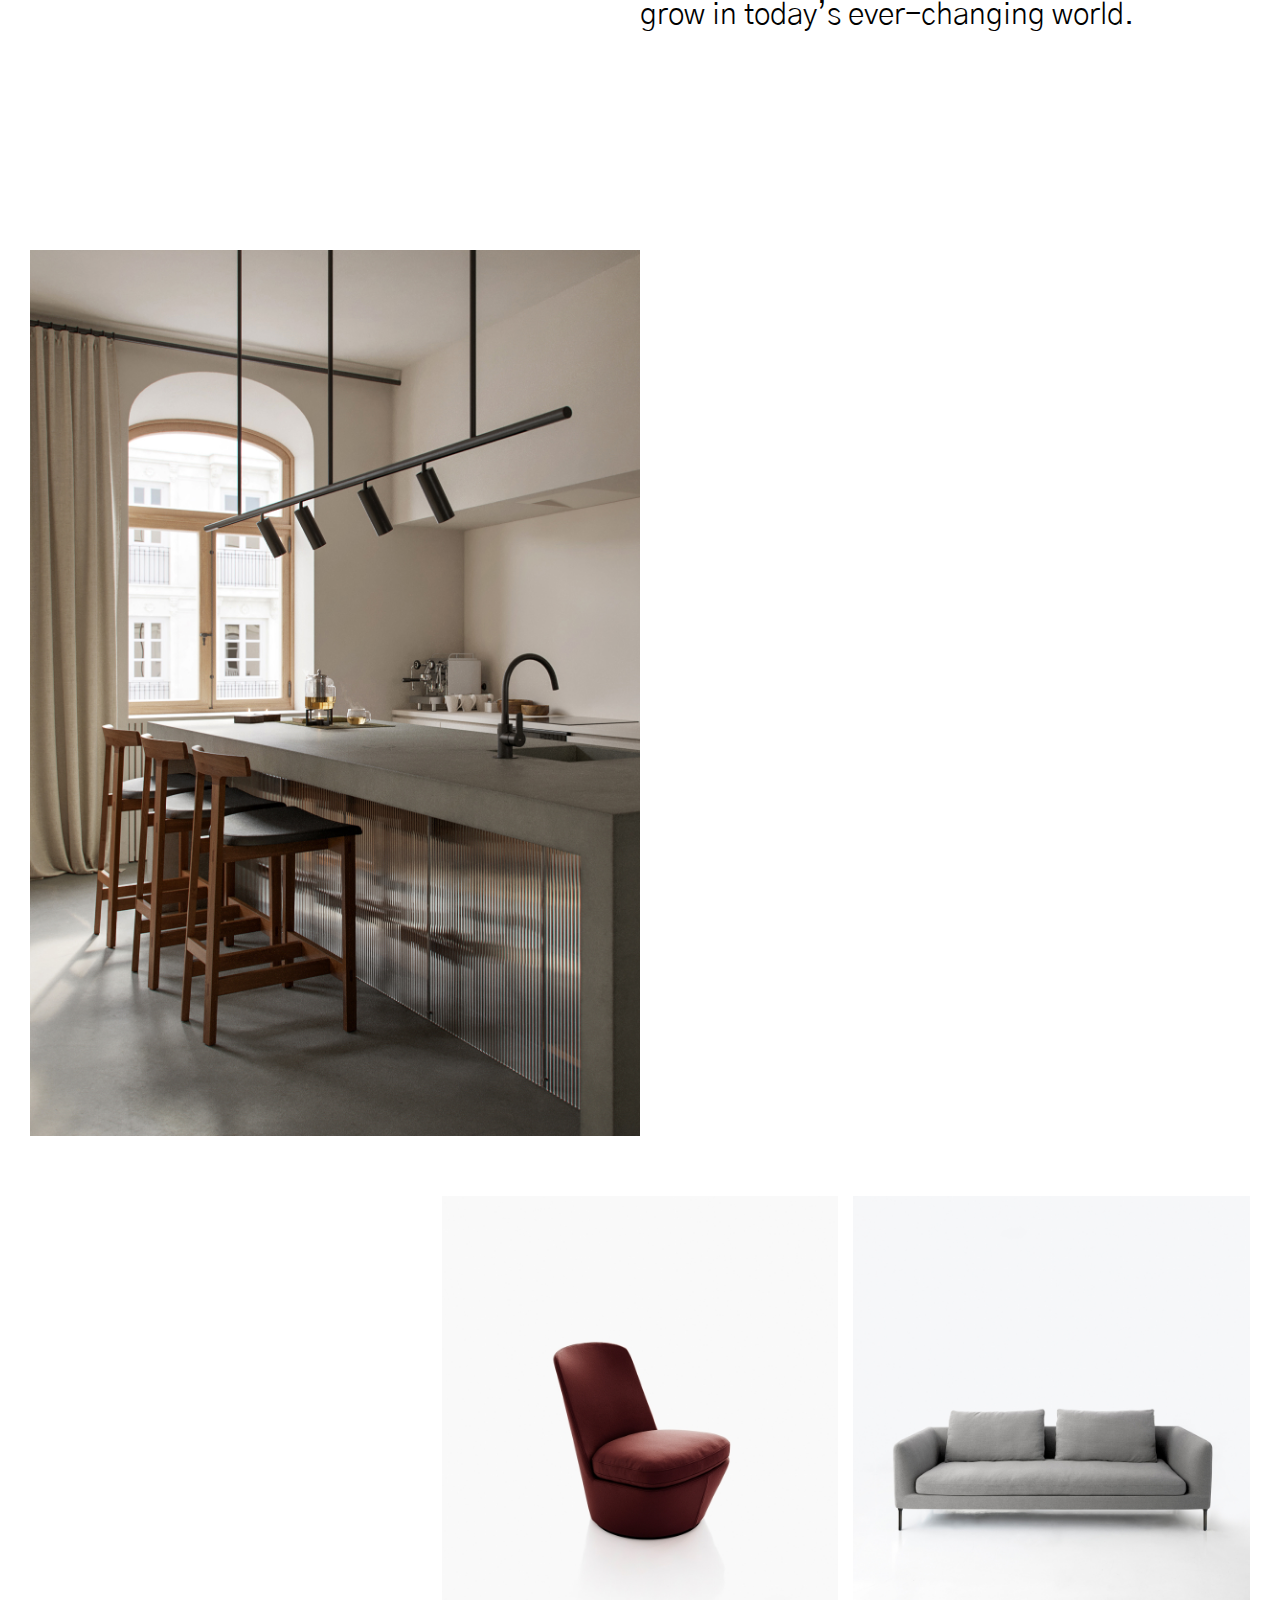
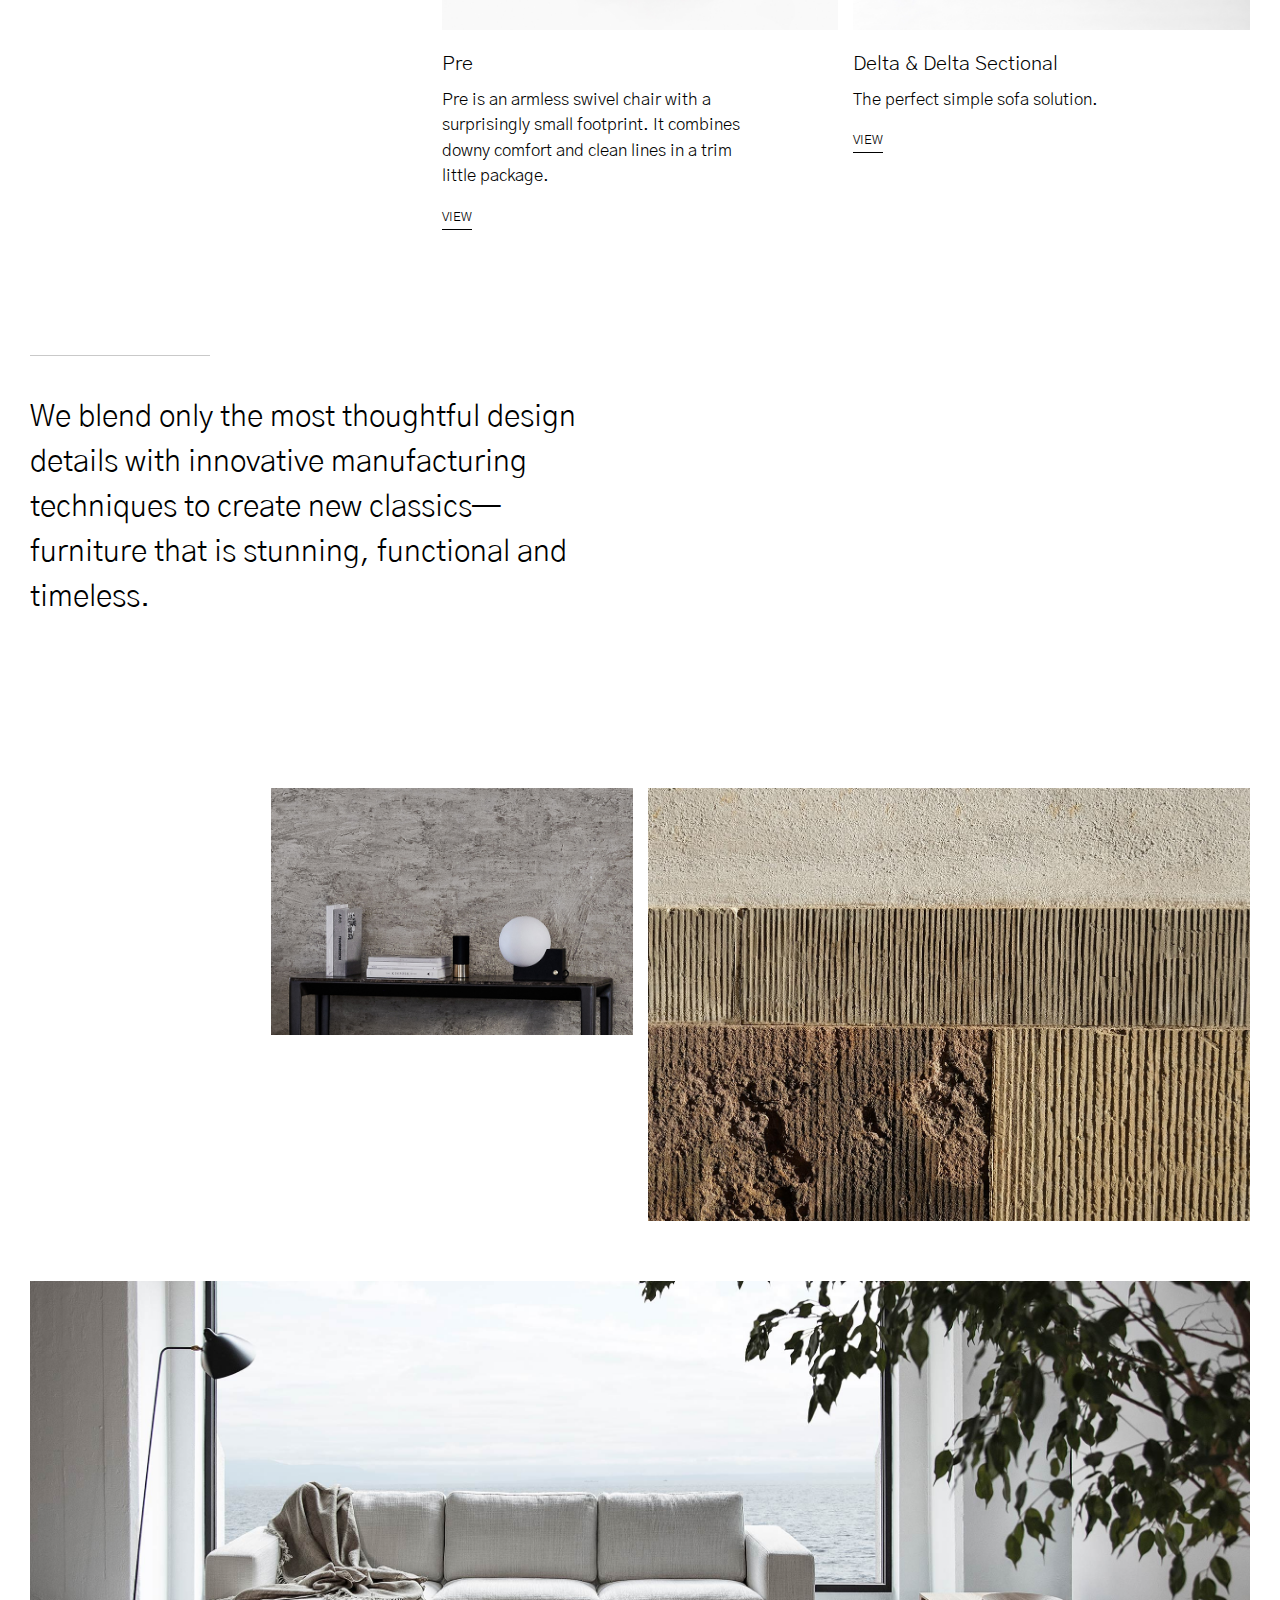
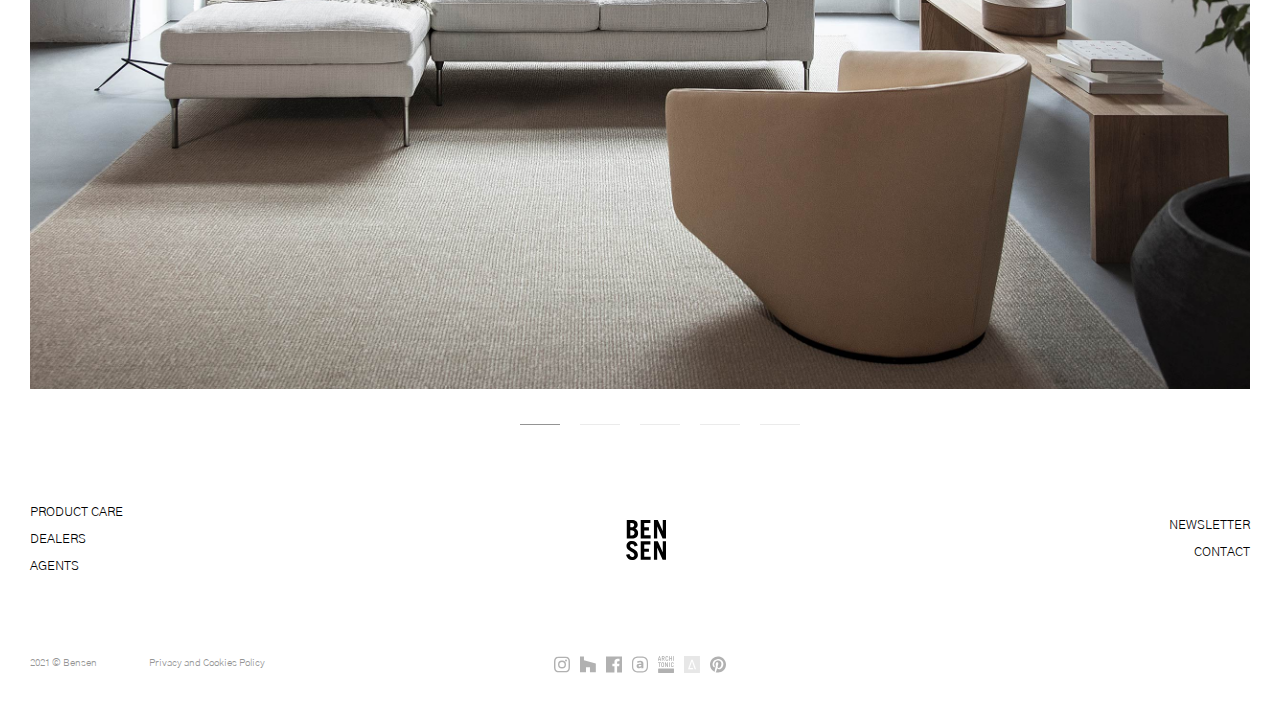
==== commit 2a2f53a3: "finish all styling and top nav animations" ====
--- a/bensen/index.html
+++ b/bensen/index.html
@@ -17,11 +17,11 @@
     <header class="hero">
         <nav class="nav">
             <div class="nav-top--left">
-                <a href="#" class="nav__link nav-left__link">PRODUCTS</a>
+                <h3 href="#" class="nav__link nav-left__link">PRODUCTS</h3>
             </div>
-            <svg class="logo logo--white" xmlns="http://www.w3.org/2000/svg" viewBox="0 0 573.7 573.9"><title>Asset 1</title><g id="Layer_2" data-name="Layer 2"><g id="Layer_1-2" data-name="Layer 1"><path d="M61.6,146.7H79.2c26.4,0,44,12.4,44,37.7,0,23.1-13.9,38.5-40.3,38.5H61.6V146.7M11,264.8H85c53.5,0,88.7-23.8,88.7-76.3,0-33-11-47.6-38.9-65.3,21.3-12.8,32.6-31.9,32.6-55C167.4,22.8,136.2,0,82,0H11V264.8M61.6,41.9H81.8c23.8,0,35.2,12.4,35.2,31.9,0,18-15,31.2-37.8,31.2H61.6V41.9Z"></path><polygon points="211.1 264.8 353.3 264.8 353.3 220.1 261.7 220.1 261.7 150.4 328.8 150.4 328.8 105.7 261.7 105.7 261.7 44.8 349.7 44.8 349.7 0.1 211.1 0.1 211.1 264.8"></polygon><polygon points="401 264.8 447.2 264.8 447.2 94 447.9 94 525.3 264.8 573.7 264.8 573.7 0.1 527.5 0.1 527.5 157 526.7 157 456.3 0.1 401 0.1 401 264.8"></polygon><path d="M122.8,379.3l45.5-13.2c-8.8-37.4-36.3-64.2-81.4-64.2-52.4,0-79.6,28.6-79.6,74,0,74,112.9,74.8,112.9,124.6,0,19.8-13.6,31.5-31.1,31.5-15,0-33.4-11.4-39.2-43.3L0,499.5c13.5,52,45.4,74.4,86.5,74.4,53.1,0,84.3-30,84.3-75.5,0-82.8-112.9-85.8-112.9-125.7,0-17.9,9.9-29,27.8-29,17.6,0,28.6,10.6,37.1,35.6Z"></path><polygon points="211.1 570.2 353.3 570.2 353.3 525.5 261.7 525.5 261.7 455.9 328.8 455.9 328.8 411.1 261.7 411.1 261.7 350.3 349.7 350.3 349.7 305.6 211.1 305.6 211.1 570.2"></polygon><polygon points="401 570.2 447.2 570.2 447.2 399.4 447.9 399.4 525.3 570.2 573.7 570.2 573.7 305.6 527.5 305.6 527.5 462.5 526.7 462.5 456.3 305.6 401 305.6 401 570.2"></polygon></g></g></svg>
+            <svg id="logo" class="logo logo--white" xmlns="http://www.w3.org/2000/svg" viewBox="0 0 573.7 573.9"><title>Asset 1</title><g id="Layer_2" data-name="Layer 2"><g id="Layer_1-2" data-name="Layer 1"><path d="M61.6,146.7H79.2c26.4,0,44,12.4,44,37.7,0,23.1-13.9,38.5-40.3,38.5H61.6V146.7M11,264.8H85c53.5,0,88.7-23.8,88.7-76.3,0-33-11-47.6-38.9-65.3,21.3-12.8,32.6-31.9,32.6-55C167.4,22.8,136.2,0,82,0H11V264.8M61.6,41.9H81.8c23.8,0,35.2,12.4,35.2,31.9,0,18-15,31.2-37.8,31.2H61.6V41.9Z"></path><polygon points="211.1 264.8 353.3 264.8 353.3 220.1 261.7 220.1 261.7 150.4 328.8 150.4 328.8 105.7 261.7 105.7 261.7 44.8 349.7 44.8 349.7 0.1 211.1 0.1 211.1 264.8"></polygon><polygon points="401 264.8 447.2 264.8 447.2 94 447.9 94 525.3 264.8 573.7 264.8 573.7 0.1 527.5 0.1 527.5 157 526.7 157 456.3 0.1 401 0.1 401 264.8"></polygon><path d="M122.8,379.3l45.5-13.2c-8.8-37.4-36.3-64.2-81.4-64.2-52.4,0-79.6,28.6-79.6,74,0,74,112.9,74.8,112.9,124.6,0,19.8-13.6,31.5-31.1,31.5-15,0-33.4-11.4-39.2-43.3L0,499.5c13.5,52,45.4,74.4,86.5,74.4,53.1,0,84.3-30,84.3-75.5,0-82.8-112.9-85.8-112.9-125.7,0-17.9,9.9-29,27.8-29,17.6,0,28.6,10.6,37.1,35.6Z"></path><polygon points="211.1 570.2 353.3 570.2 353.3 525.5 261.7 525.5 261.7 455.9 328.8 455.9 328.8 411.1 261.7 411.1 261.7 350.3 349.7 350.3 349.7 305.6 211.1 305.6 211.1 570.2"></polygon><polygon points="401 570.2 447.2 570.2 447.2 399.4 447.9 399.4 525.3 570.2 573.7 570.2 573.7 305.6 527.5 305.6 527.5 462.5 526.7 462.5 456.3 305.6 401 305.6 401 570.2"></polygon></g></g></svg>
             <div class="nav-top--right">
-                <a href="#" class="nav__link nav-right__link">COMPANY</a>
+                <h3 href="#" class="nav__link nav-right__link">COMPANY</h3>
             </div>
         </nav>
     </header>
@@ -97,9 +97,6 @@
             <span class="slider-line"></span>
             <span class="slider-line"></span>
             <span class="slider-line"></span>
-            <span class="slider-line"></span>
-            <span class="slider-line"></span>
-            <span class="slider-line"></span>
         </div>
     </section>
     <nav class="nav-bot">
@@ -114,5 +111,21 @@
             <a href="#" class="link--bot">CONTACT</a>
         </div>
     </nav>
+    <footer class="footer">
+        <div class="copyright">
+            <span class="copyright--1">2021 &copy; Bensen</span>
+            <span class="copyright--2">Privacy and Cookies Policy</span>
+        </div>
+        <div class="social">
+            <img src="public/img/icon-insta-b.svg" alt="" class="social__logo social__logo-inst">
+            <img src="public/img/icon-home-b.svg" alt="" class="social__logo social__logo-home">
+            <img src="public/img/icon-fb-b.svg" alt="" class="social__logo social__logo-fb">
+            <img src="public/img/icon-archello-b.svg" alt="" class="social__logo social__logo-archello">
+            <img src="public/img/icon-architonic-b.svg" alt="" class="social__logo social__logo-architonic">
+            <img src="public/img/icon-architizer-b.svg" alt="" class="social__logo social__logo-architizer">
+            <img src="public/img/icon-pinterest-b.svg" alt="" class="social__logo social__logo-pinterest">
+        </div>
+        <div class="empty"></div>
+    </footer>
 </body>
 </html>--- a/bensen/style.css
+++ b/bensen/style.css
@@ -106,23 +106,35 @@
     background-image: linear-gradient(to right, #00000025, #00000025), url('public/img/bensen-home-2545x1590px-4-4.jpg');
     background-size: cover;
     background-position: 50% 50%;
+    position: relative;
 }
 
 .nav {
     padding: 2rem 3rem;
+    position: fixed;
+    width: 100%;
     display: flex;
     justify-content: space-between;
     align-items: center;
-}
-
-.nav a {
     color: white;
+    transition: all 0.2s;
+    z-index: 99;
+}
+
+.nav-BG {
+    background-image: linear-gradient(to bottom, white, white);
+    color: black;
+}
+
+.nav h3 {
     font-size: 1.4rem;
     font-weight: var(--font-bold);
+    cursor: pointer;
 }
 
 .logo {
     width: 4rem;
+    cursor: pointer;
 }
 
 .logo--black {
@@ -272,7 +284,7 @@
 /* NAV BOT  */
 
 .nav-bot {
-    padding: 2rem 3rem;
+    padding: 5rem 3rem;
     display: flex;
     justify-content: space-between;
     align-items: center;
@@ -289,4 +301,50 @@
 
 .nav-bot--right {
     align-items: flex-end;
+}
+
+/* FOOTER */
+
+.footer {
+    padding: 3rem;
+    display: flex;
+}
+
+.copyright {
+    font-size: 1rem;
+    color: var(--color-font-gray);
+    width: calc(100% / 3);
+}
+
+.copyright--1 {
+    margin-right: 5rem;
+}
+
+.copyright--2 {
+    cursor: pointer;
+}
+
+.social {
+    display: flex;
+    width: calc(100% / 3);
+    justify-content: center;
+}
+
+.social__logo {
+    width: 1.6rem;
+    cursor: pointer;
+    opacity: 0.3;
+    transition: all 0.5s;
+}
+
+.social__logo:hover {
+    opacity: 1;
+}
+
+.social__logo:not(:last-child) {
+    margin-right: 1rem;
+}
+
+.empty {
+    width: calc(100% / 3);
 }